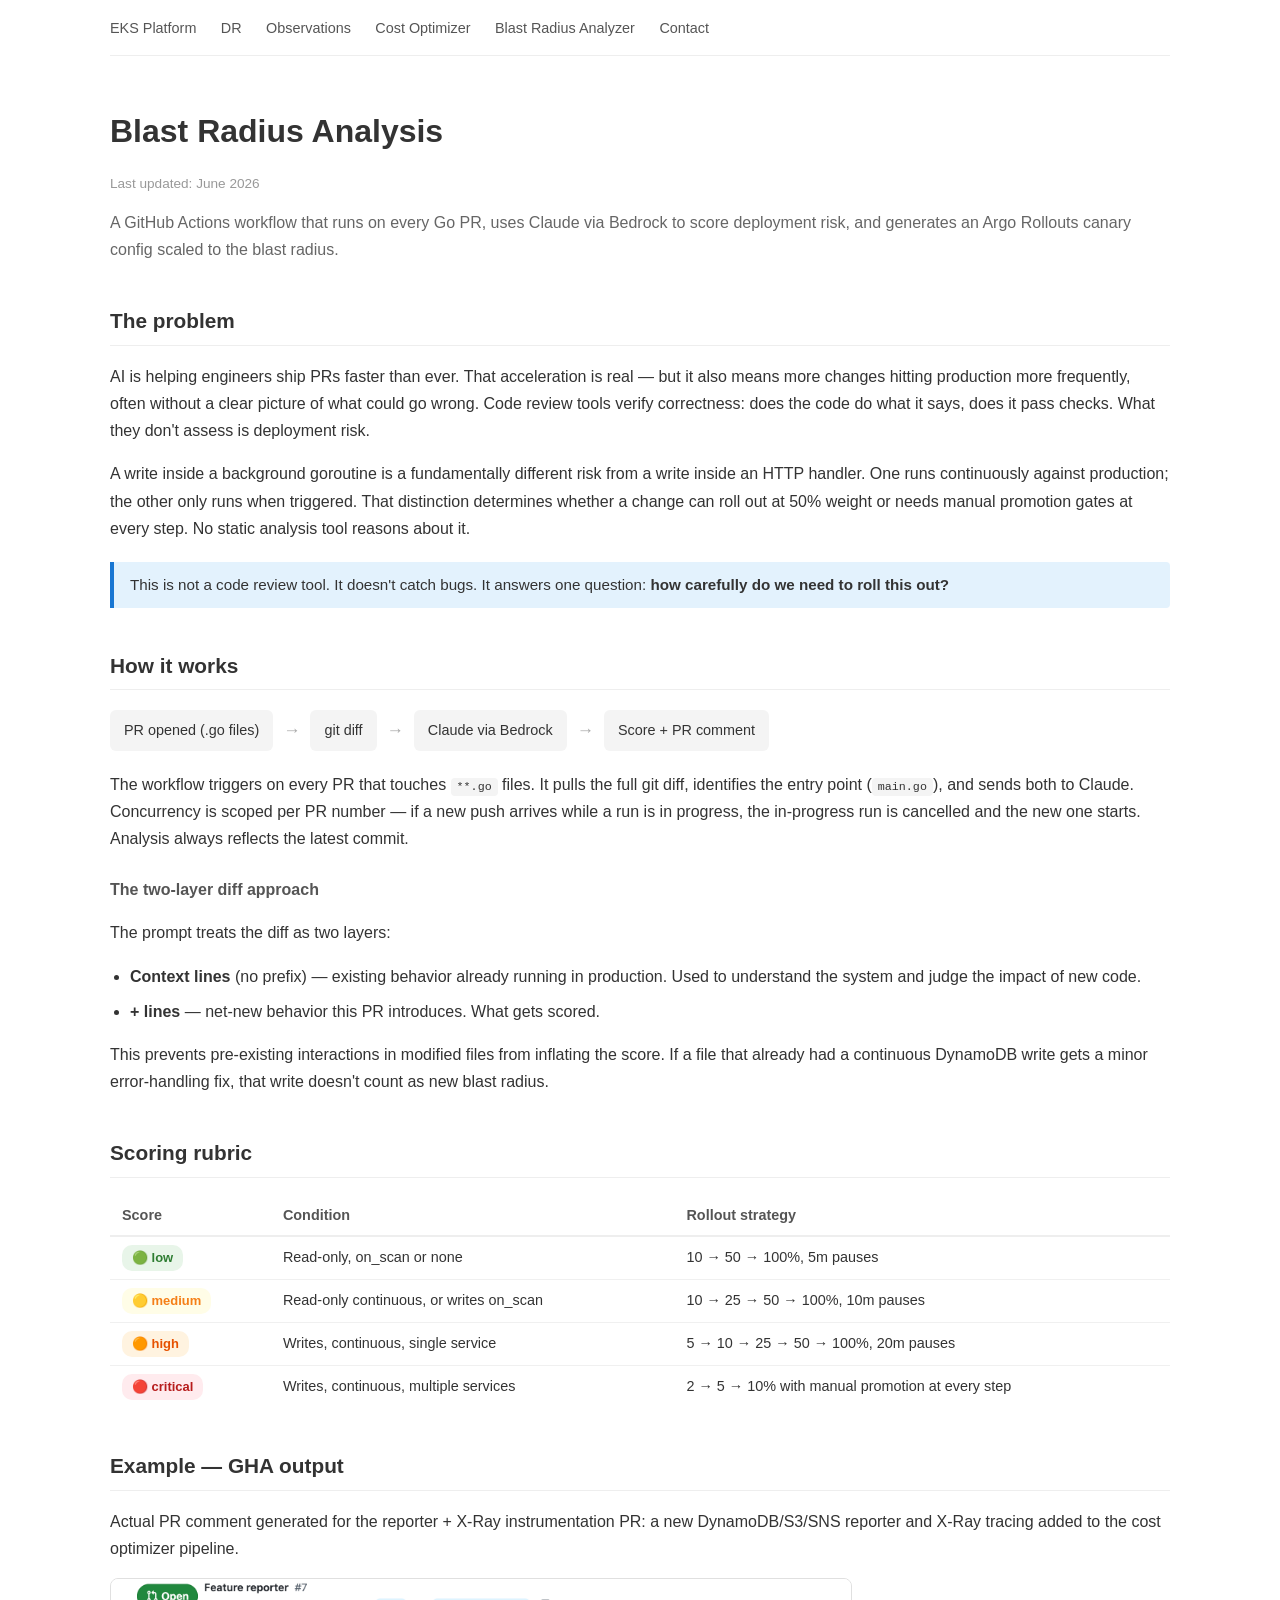
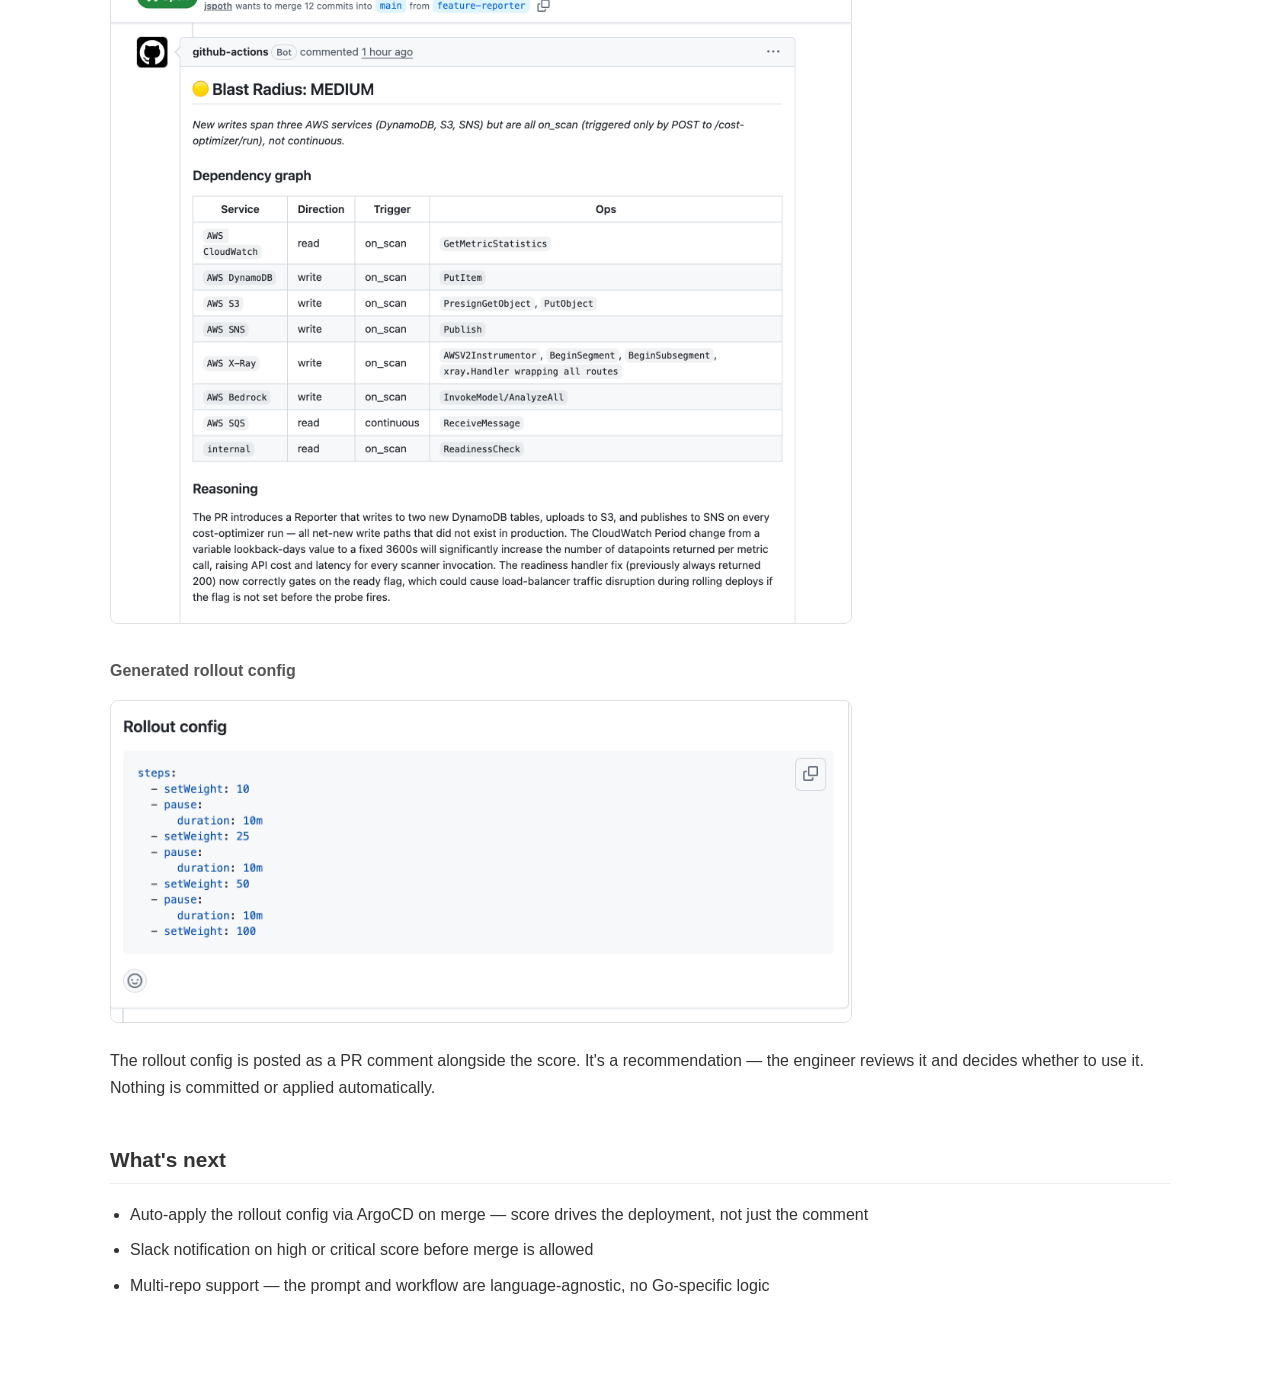
==== blast-radius.html @ 0c37e8ce "updates" ====
<!DOCTYPE html>
<html lang="en">
<head>
  <meta charset="UTF-8" />
  <meta name="viewport" content="width=device-width, initial-scale=1.0" />
  <title>Blast Radius Analysis — AI-Powered Deployment Risk</title>
  <meta name="description" content="How a GitHub Actions workflow uses Claude via Bedrock to score deployment blast radius on every Go PR and generate an Argo Rollouts canary config." />
  <meta property="og:title" content="Blast Radius Analysis — AI-Powered Deployment Risk" />
  <meta property="og:description" content="How a GitHub Actions workflow uses Claude via Bedrock to score deployment blast radius on every Go PR and generate an Argo Rollouts canary config." />
  <meta property="og:url" content="https://jspoth.com/blast-radius" />
  <meta property="og:type" content="article" />
  <link rel="canonical" href="https://jspoth.com/blast-radius" />
  <style>
    body {
      font-family: -apple-system, BlinkMacSystemFont, "Segoe UI", Roboto, sans-serif;
      max-width: 1060px;
      margin: 0 auto;
      padding: 0 24px 80px;
      color: #333;
      line-height: 1.7;
    }
    h1 { font-size: 2rem; margin-bottom: 4px; }
    h2 { font-size: 1.3rem; margin-top: 40px; border-bottom: 1px solid #eee; padding-bottom: 6px; }
    h3 { font-size: 1rem; margin-top: 24px; color: #555; }
    code {
      background: #f4f4f4;
      padding: 2px 6px;
      border-radius: 4px;
      font-size: 0.9em;
    }
    pre {
      background: #f4f4f4;
      padding: 16px;
      border-radius: 6px;
      overflow-x: auto;
      font-size: 0.88em;
      line-height: 1.6;
    }
    .subtitle { color: #666; margin-top: 0; }
    ul { padding-left: 20px; }
    li { margin-bottom: 8px; }
    a { color: #2980b9; }
    nav {
      position: sticky; top: 0;
      background: rgba(255,255,255,0.92);
      backdrop-filter: blur(8px);
      -webkit-backdrop-filter: blur(8px);
      z-index: 100;
      margin-bottom: 48px;
      border-bottom: 1px solid #eee;
      padding: 14px 0;
    }
    nav a { margin-right: 20px; color: #555; text-decoration: none; font-size: 0.9em; }
    nav a:hover { color: #2980b9; }
    .callout {
      background: #fff8e1;
      border-left: 4px solid #f9a825;
      padding: 10px 16px;
      margin: 20px 0;
      border-radius: 0 4px 4px 0;
      font-size: 0.95em;
    }
    .callout.blue {
      background: #e3f2fd;
      border-left-color: #1976d2;
    }
    table {
      width: 100%;
      border-collapse: collapse;
      font-size: 0.9em;
      margin: 16px 0;
    }
    th {
      text-align: left;
      border-bottom: 2px solid #eee;
      padding: 8px 12px;
      color: #555;
    }
    td {
      border-bottom: 1px solid #f0f0f0;
      padding: 8px 12px;
      vertical-align: top;
    }
    tr:last-child td { border-bottom: none; }
    .pipeline {
      display: flex;
      align-items: center;
      gap: 10px;
      flex-wrap: wrap;
      margin: 20px 0;
      font-size: 0.9em;
    }
    .pipeline-step {
      background: #f4f4f4;
      border-radius: 6px;
      padding: 8px 14px;
      font-weight: 500;
    }
    .pipeline-arrow { color: #aaa; font-size: 1.2em; }
    .score { display: inline-block; padding: 2px 10px; border-radius: 10px; font-weight: 600; font-size: 0.9em; }
    .score-low      { background: #e8f5e9; color: #2e7d32; }
    .score-medium   { background: #fffde7; color: #f57f17; }
    .score-high     { background: #fff3e0; color: #e65100; }
    .score-critical { background: #ffebee; color: #b71c1c; }
    .pr-comment {
      border: 1px solid #e0e0e0;
      border-radius: 8px;
      padding: 20px 24px;
      font-size: 0.9em;
      background: #fafafa;
      margin: 20px 0;
    }
    .pr-comment h4 { margin: 0 0 12px; font-size: 1.1em; }
  </style>
</head>
<body>

  <nav>
    <a href="index.html">EKS Platform</a>
    <a href="dr.html">DR</a>
    <a href="lessons.html">Observations</a>
    <a href="cost-optimizer.html">Cost Optimizer</a>
    <a href="blast-radius.html">Blast Radius Analyzer</a>
    <a id="contact-nav" href="#">Contact</a>
  </nav>

  <script>
    setTimeout(() => {
      const u = "jspotharaju", d = "gmail.com";
      document.getElementById("contact-nav").href = "mailto:" + u + "@" + d;
    }, 500);
  </script>

  <h1>Blast Radius Analysis</h1>
  <p style="font-size: 0.85em; color: #999;">Last updated: June 2026</p>
  <p class="subtitle">
    A GitHub Actions workflow that runs on every Go PR, uses Claude via Bedrock to score deployment
    risk, and generates an Argo Rollouts canary config scaled to the blast radius.
  </p>

  <h2>The problem</h2>
  <p>
    AI is helping engineers ship PRs faster than ever. That acceleration is real — but it also means
    more changes hitting production more frequently, often without a clear picture of what could go
    wrong. Code review tools verify correctness: does the code do what it says, does it pass checks.
    What they don't assess is deployment risk.
  </p>
  <p>
    A write inside a background goroutine is a fundamentally different risk from a write inside an
    HTTP handler. One runs continuously against production; the other only runs when triggered. That
    distinction determines whether a change can roll out at 50% weight or needs manual promotion gates
    at every step. No static analysis tool reasons about it.
  </p>

  <div class="callout blue">
    This is not a code review tool. It doesn't catch bugs. It answers one question:
    <strong>how carefully do we need to roll this out?</strong>
  </div>

  <h2>How it works</h2>

  <div class="pipeline">
    <div class="pipeline-step">PR opened (.go files)</div>
    <div class="pipeline-arrow">&rarr;</div>
    <div class="pipeline-step">git diff</div>
    <div class="pipeline-arrow">&rarr;</div>
    <div class="pipeline-step">Claude via Bedrock</div>
    <div class="pipeline-arrow">&rarr;</div>
    <div class="pipeline-step">Score + PR comment</div>
  </div>

  <p>
    The workflow triggers on every PR that touches <code>**.go</code> files. It pulls the full git
    diff, identifies the entry point (<code>main.go</code>), and sends both to Claude. Concurrency
    is scoped per PR number — if a new push arrives while a run is in progress, the in-progress run
    is cancelled and the new one starts. Analysis always reflects the latest commit.
  </p>

  <h3>The two-layer diff approach</h3>
  <p>
    The prompt treats the diff as two layers:
  </p>
  <ul>
    <li><strong>Context lines</strong> (no prefix) — existing behavior already running in production.
    Used to understand the system and judge the impact of new code.</li>
    <li><strong>+ lines</strong> — net-new behavior this PR introduces. What gets scored.</li>
  </ul>
  <p>
    This prevents pre-existing interactions in modified files from inflating the score. If a file
    that already had a continuous DynamoDB write gets a minor error-handling fix, that write doesn't
    count as new blast radius.
  </p>

  <h2>Scoring rubric</h2>
  <table>
    <thead>
      <tr><th>Score</th><th>Condition</th><th>Rollout strategy</th></tr>
    </thead>
    <tbody>
      <tr>
        <td><span class="score score-low">&#x1F7E2; low</span></td>
        <td>Read-only, on_scan or none</td>
        <td>10 &rarr; 50 &rarr; 100%, 5m pauses</td>
      </tr>
      <tr>
        <td><span class="score score-medium">&#x1F7E1; medium</span></td>
        <td>Read-only continuous, or writes on_scan</td>
        <td>10 &rarr; 25 &rarr; 50 &rarr; 100%, 10m pauses</td>
      </tr>
      <tr>
        <td><span class="score score-high">&#x1F7E0; high</span></td>
        <td>Writes, continuous, single service</td>
        <td>5 &rarr; 10 &rarr; 25 &rarr; 50 &rarr; 100%, 20m pauses</td>
      </tr>
      <tr>
        <td><span class="score score-critical">&#x1F534; critical</span></td>
        <td>Writes, continuous, multiple services</td>
        <td>2 &rarr; 5 &rarr; 10% with manual promotion at every step</td>
      </tr>
    </tbody>
  </table>

  <h2>Example — GHA output</h2>
  <p>
    Actual PR comment generated for the reporter + X-Ray instrumentation PR: a new DynamoDB/S3/SNS
    reporter and X-Ray tracing added to the cost optimizer pipeline.
  </p>

  <img src="gha_run.png" alt="GitHub Actions PR comment showing Blast Radius: MEDIUM score with dependency graph and reasoning" style="width: 100%; max-width: 740px; border: 1px solid #e0e0e0; border-radius: 8px;" />

  <h3>Generated rollout config</h3>
  <img src="gha_rollout_config.png" alt="Generated Argo Rollouts canary config with medium blast radius steps" style="width: 100%; max-width: 740px; border: 1px solid #e0e0e0; border-radius: 8px;" />

  <p>
    The rollout config is posted as a PR comment alongside the score. It's a recommendation —
    the engineer reviews it and decides whether to use it. Nothing is committed or applied automatically.
  </p>

  <h2>What's next</h2>
  <ul>
    <li>Auto-apply the rollout config via ArgoCD on merge — score drives the deployment, not just the comment</li>
    <li>Slack notification on high or critical score before merge is allowed</li>
    <li>Multi-repo support — the prompt and workflow are language-agnostic, no Go-specific logic</li>
  </ul>

</body>
</html>
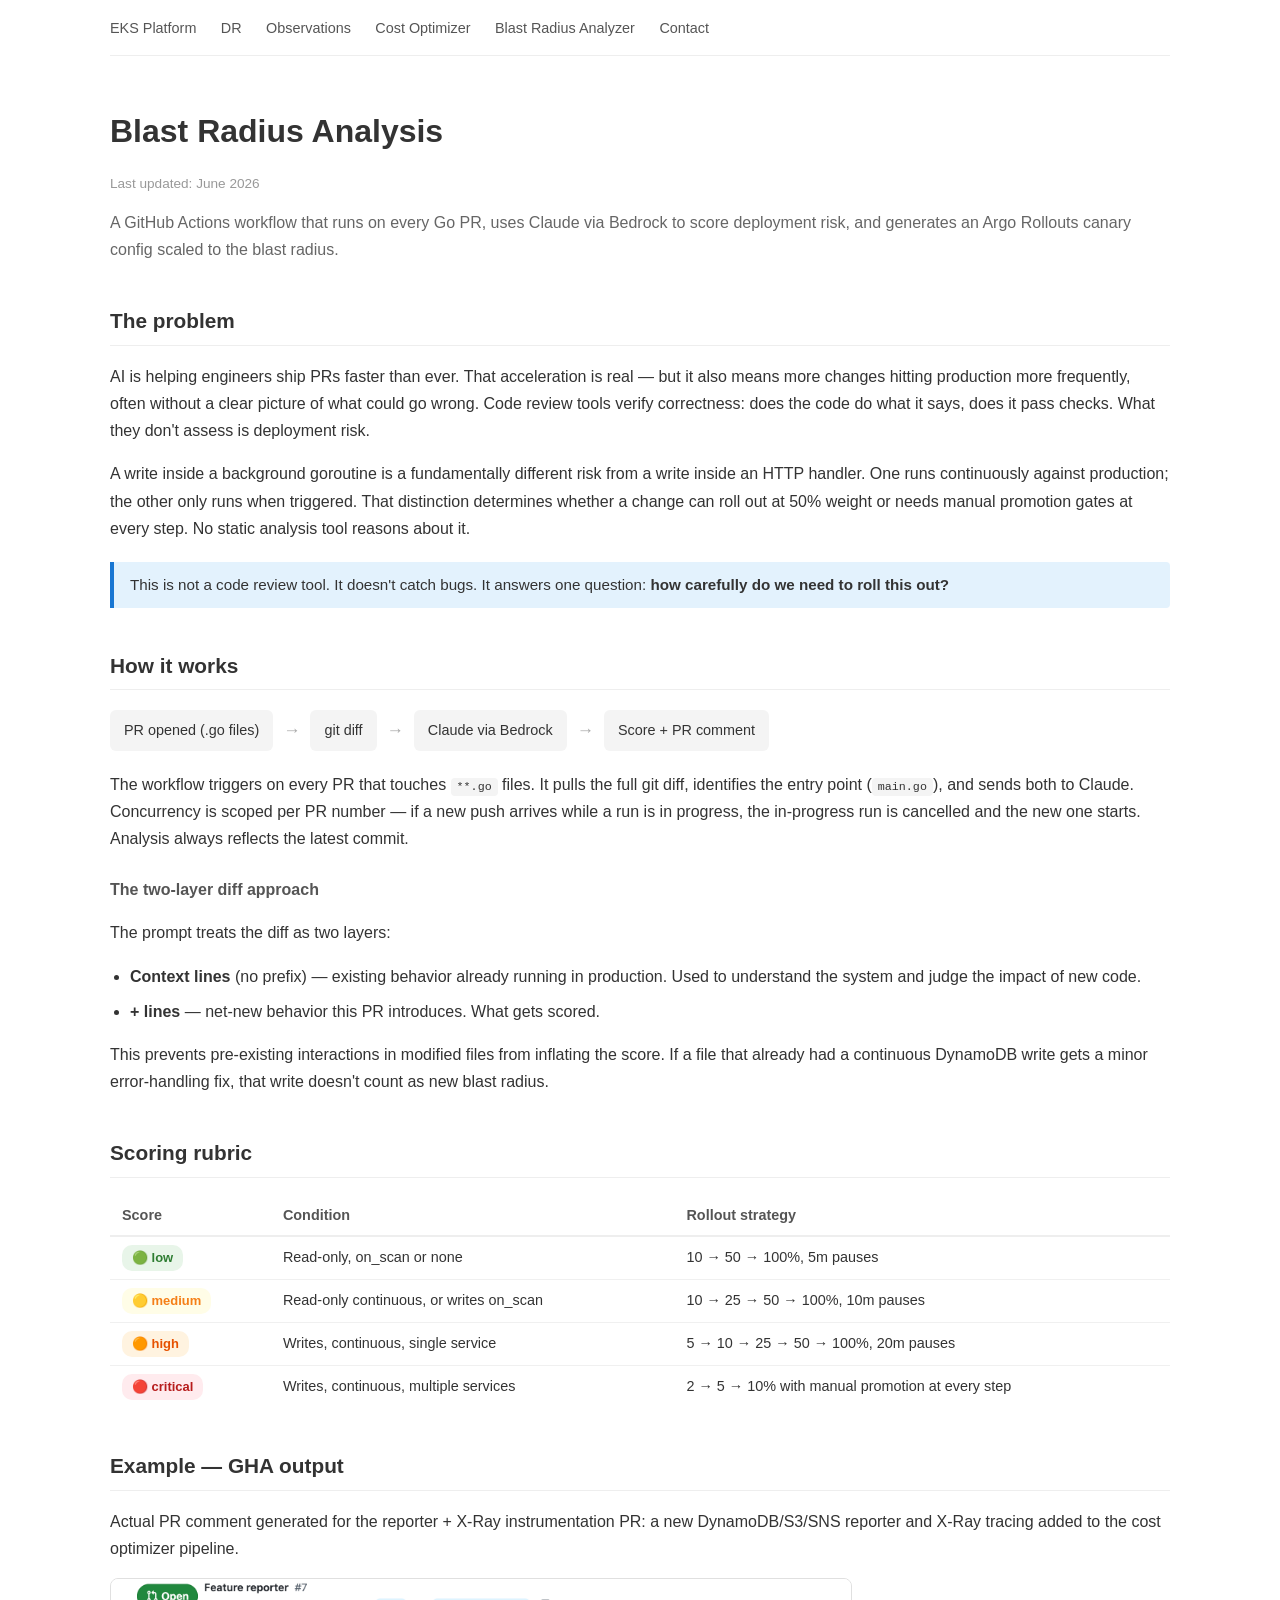
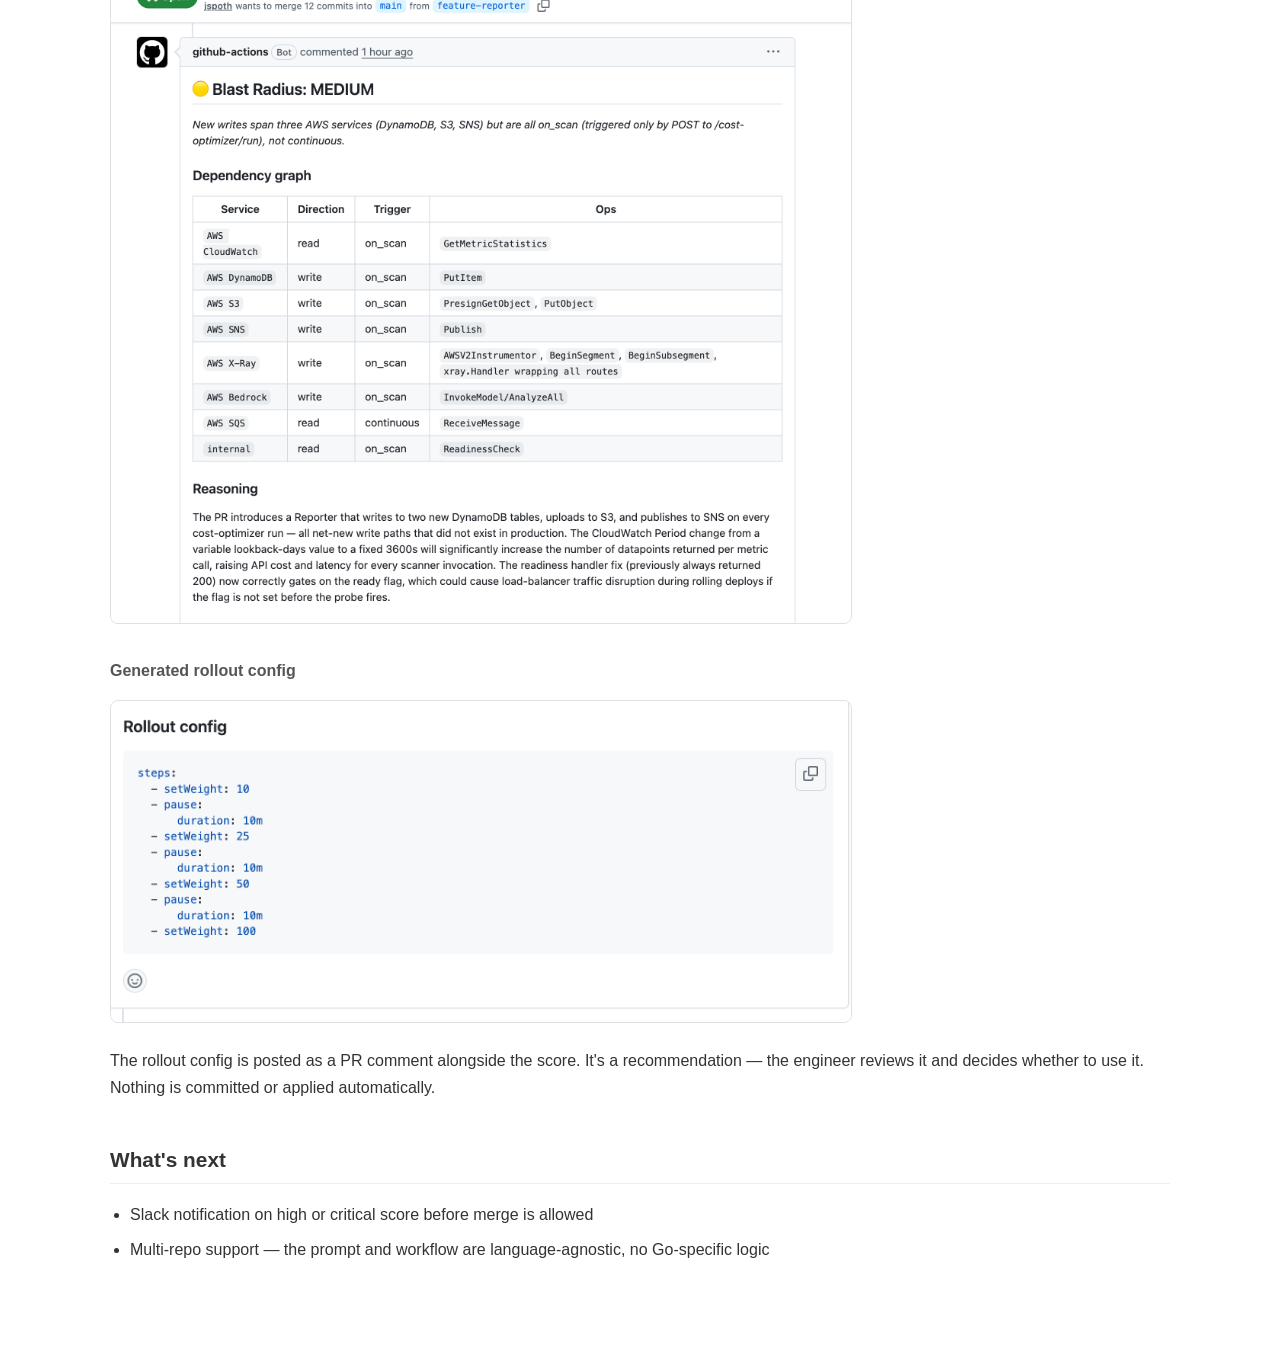
==== commit 86d690a3: "updates" ====
--- a/blast-radius.html
+++ b/blast-radius.html
@@ -238,7 +238,6 @@
 
   <h2>What's next</h2>
   <ul>
-    <li>Auto-apply the rollout config via ArgoCD on merge — score drives the deployment, not just the comment</li>
     <li>Slack notification on high or critical score before merge is allowed</li>
     <li>Multi-repo support — the prompt and workflow are language-agnostic, no Go-specific logic</li>
   </ul>
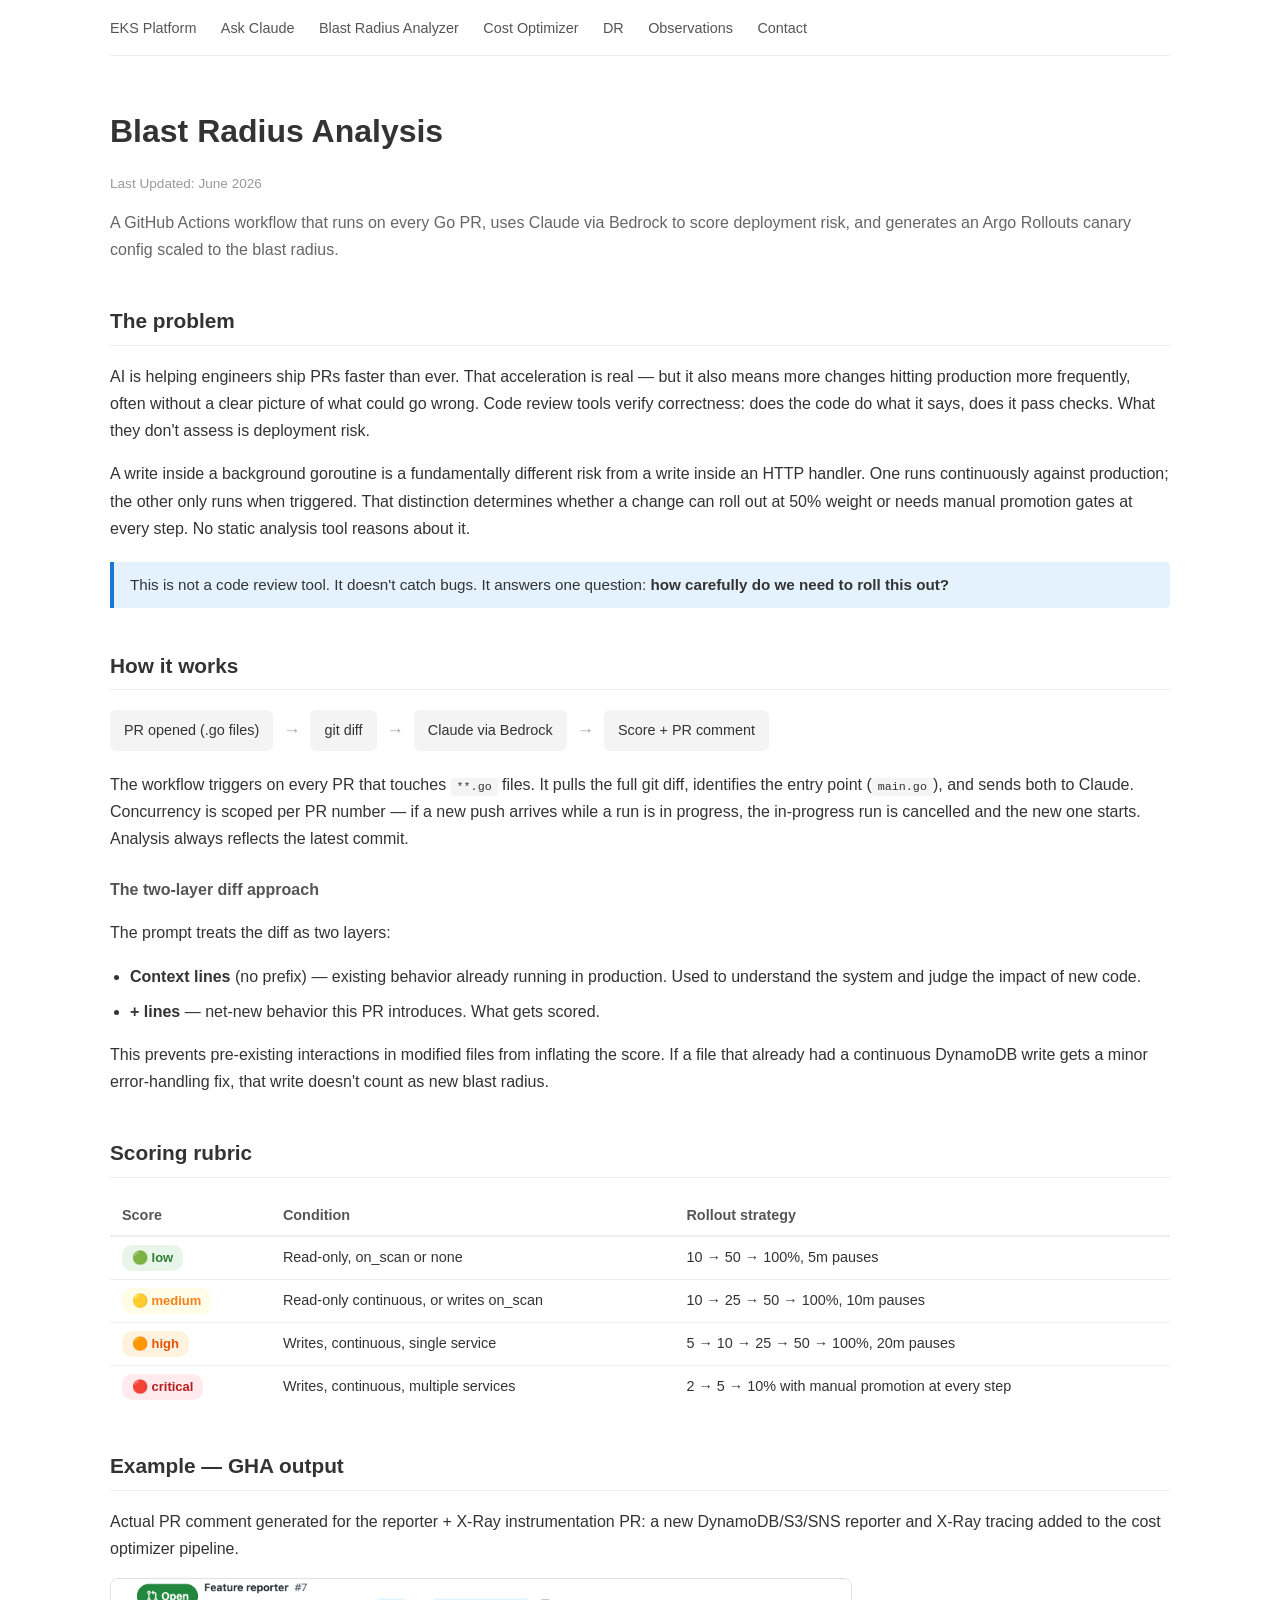
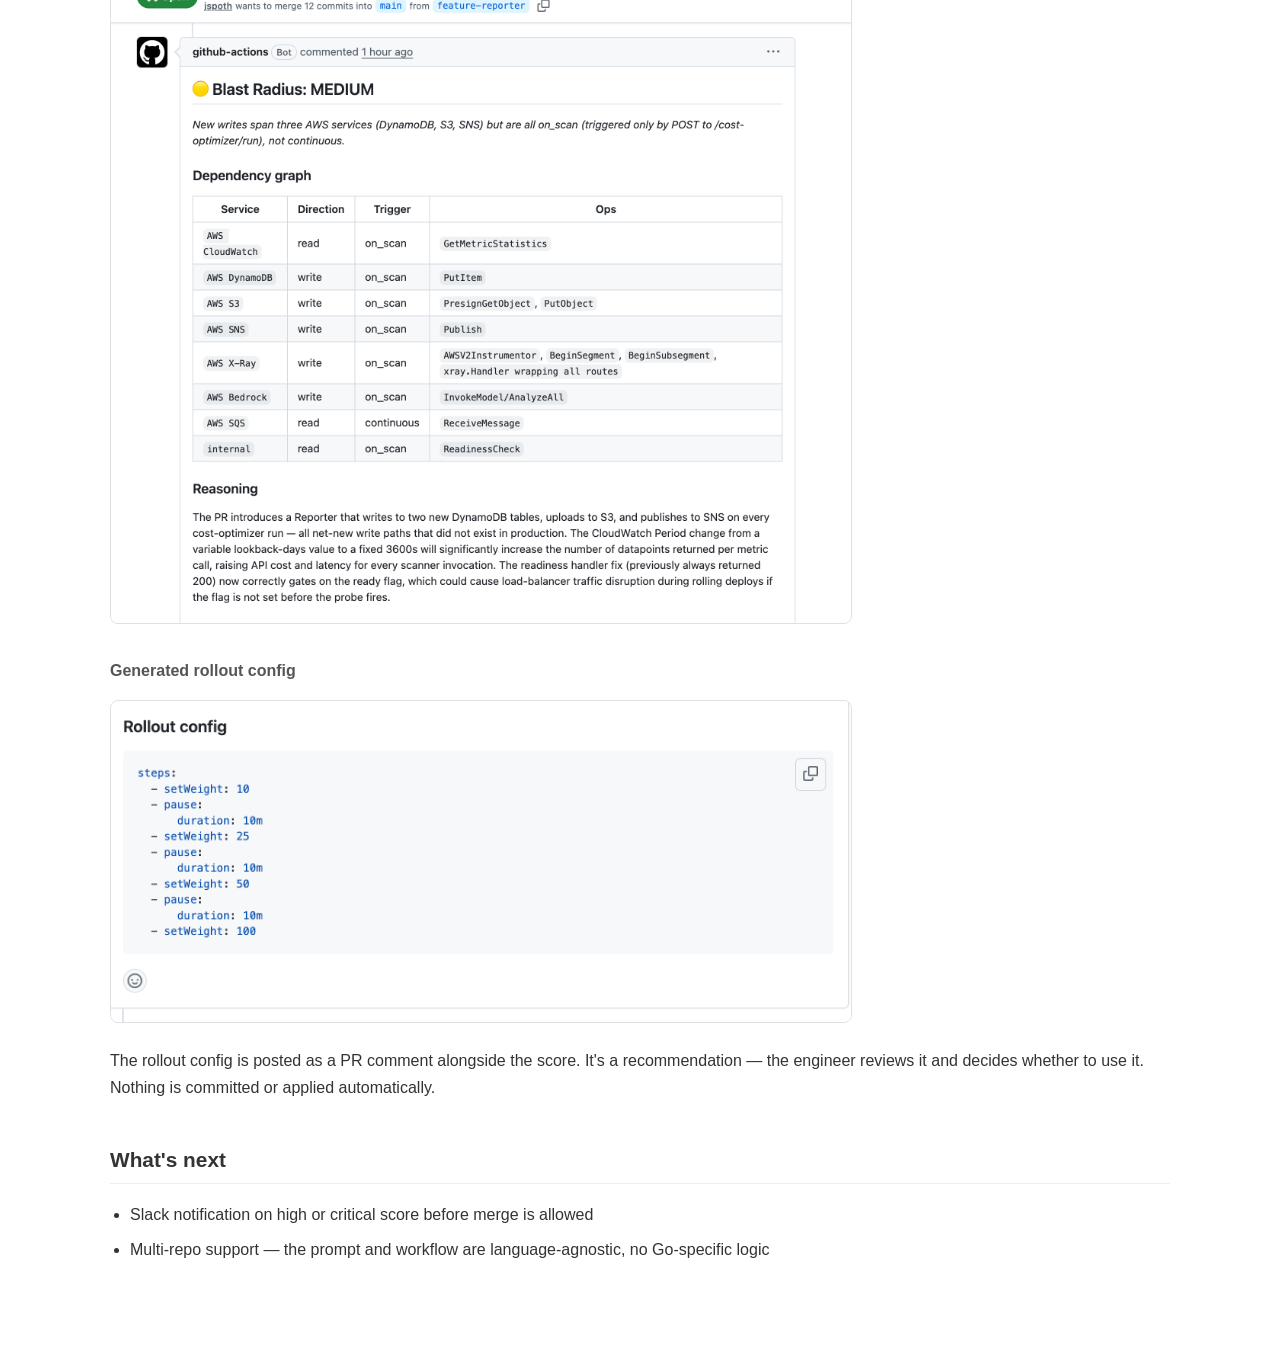
==== commit 5eed0f87: "updates" ====
--- a/blast-radius.html
+++ b/blast-radius.html
@@ -117,10 +117,11 @@
 
   <nav>
     <a href="index.html">EKS Platform</a>
+    <a href="chat.html">Ask Claude</a>
+    <a href="blast-radius.html">Blast Radius Analyzer</a>
+    <a href="cost-optimizer.html">Cost Optimizer</a>
     <a href="dr.html">DR</a>
     <a href="lessons.html">Observations</a>
-    <a href="cost-optimizer.html">Cost Optimizer</a>
-    <a href="blast-radius.html">Blast Radius Analyzer</a>
     <a id="contact-nav" href="#">Contact</a>
   </nav>
 
@@ -132,7 +133,7 @@
   </script>
 
   <h1>Blast Radius Analysis</h1>
-  <p style="font-size: 0.85em; color: #999;">Last updated: June 2026</p>
+  <p style="font-size: 0.85em; color: #999;">Last Updated: June 2026</p>
   <p class="subtitle">
     A GitHub Actions workflow that runs on every Go PR, uses Claude via Bedrock to score deployment
     risk, and generates an Argo Rollouts canary config scaled to the blast radius.
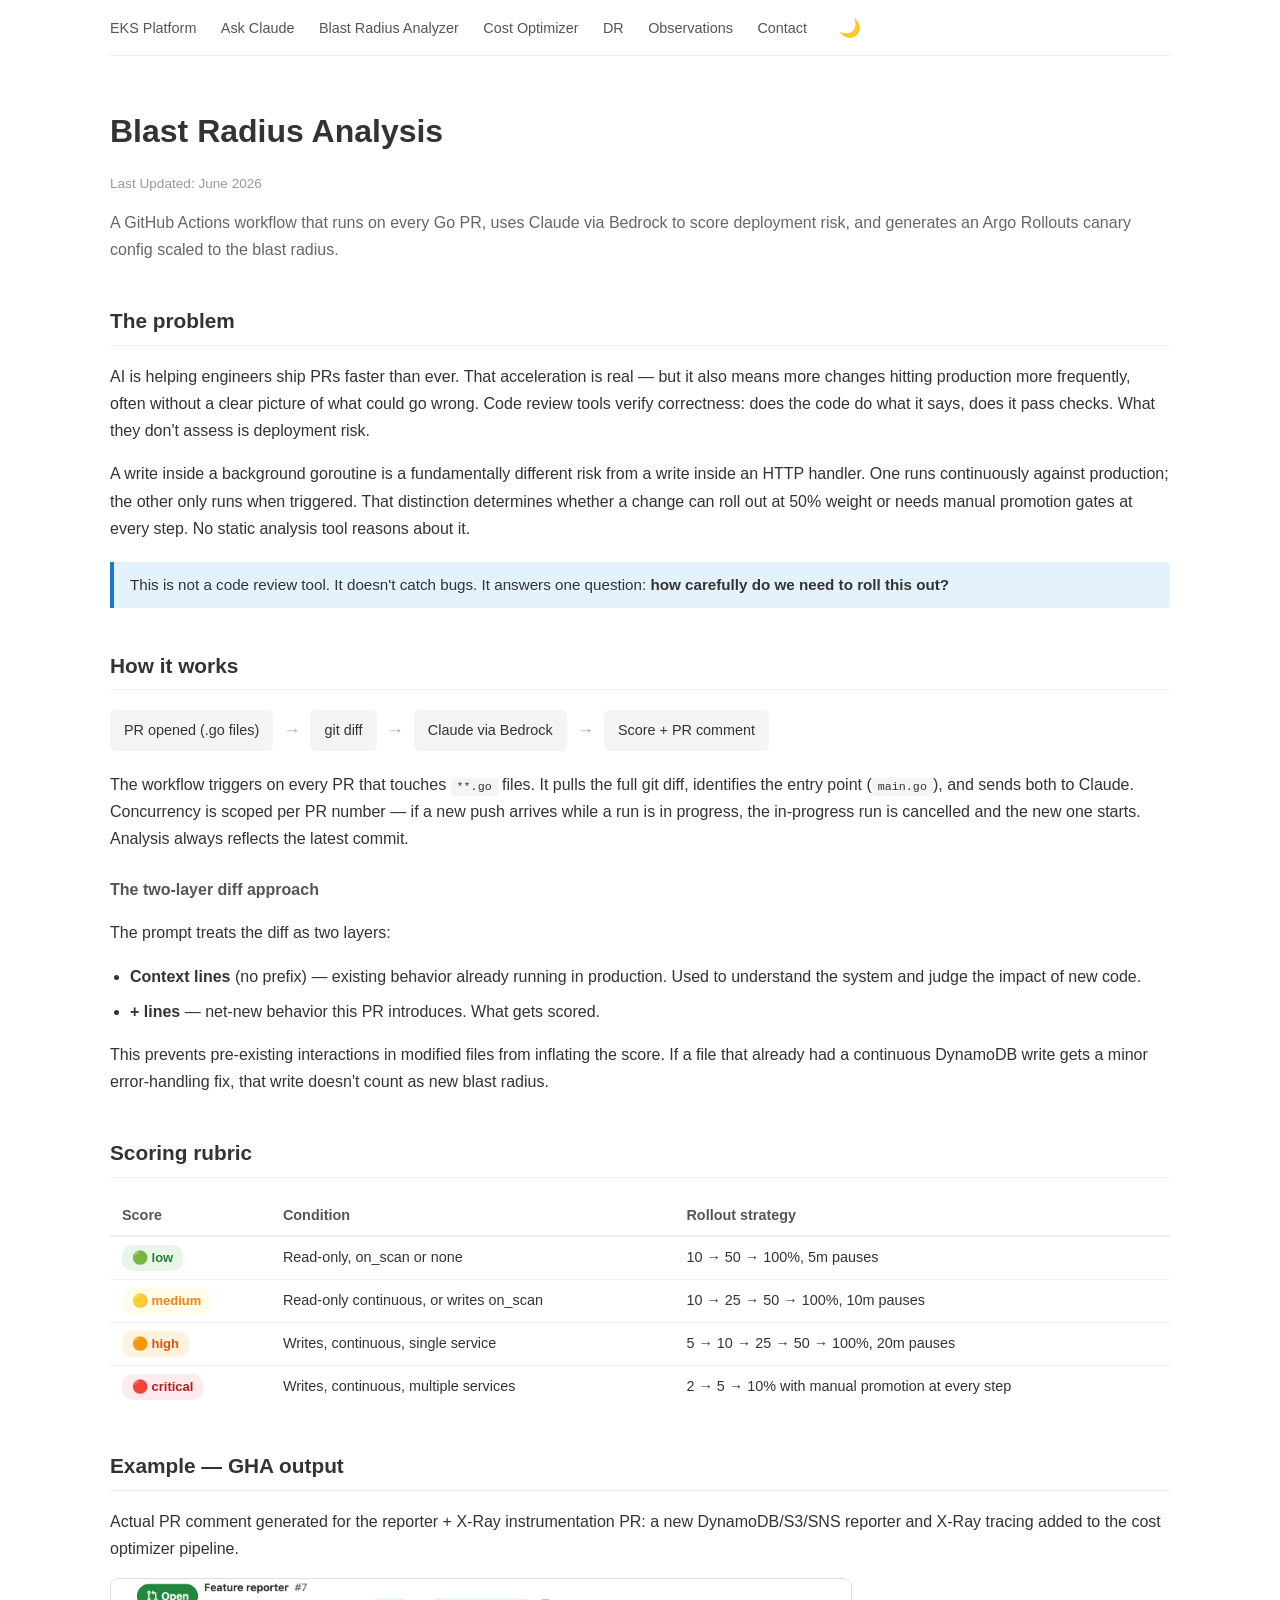
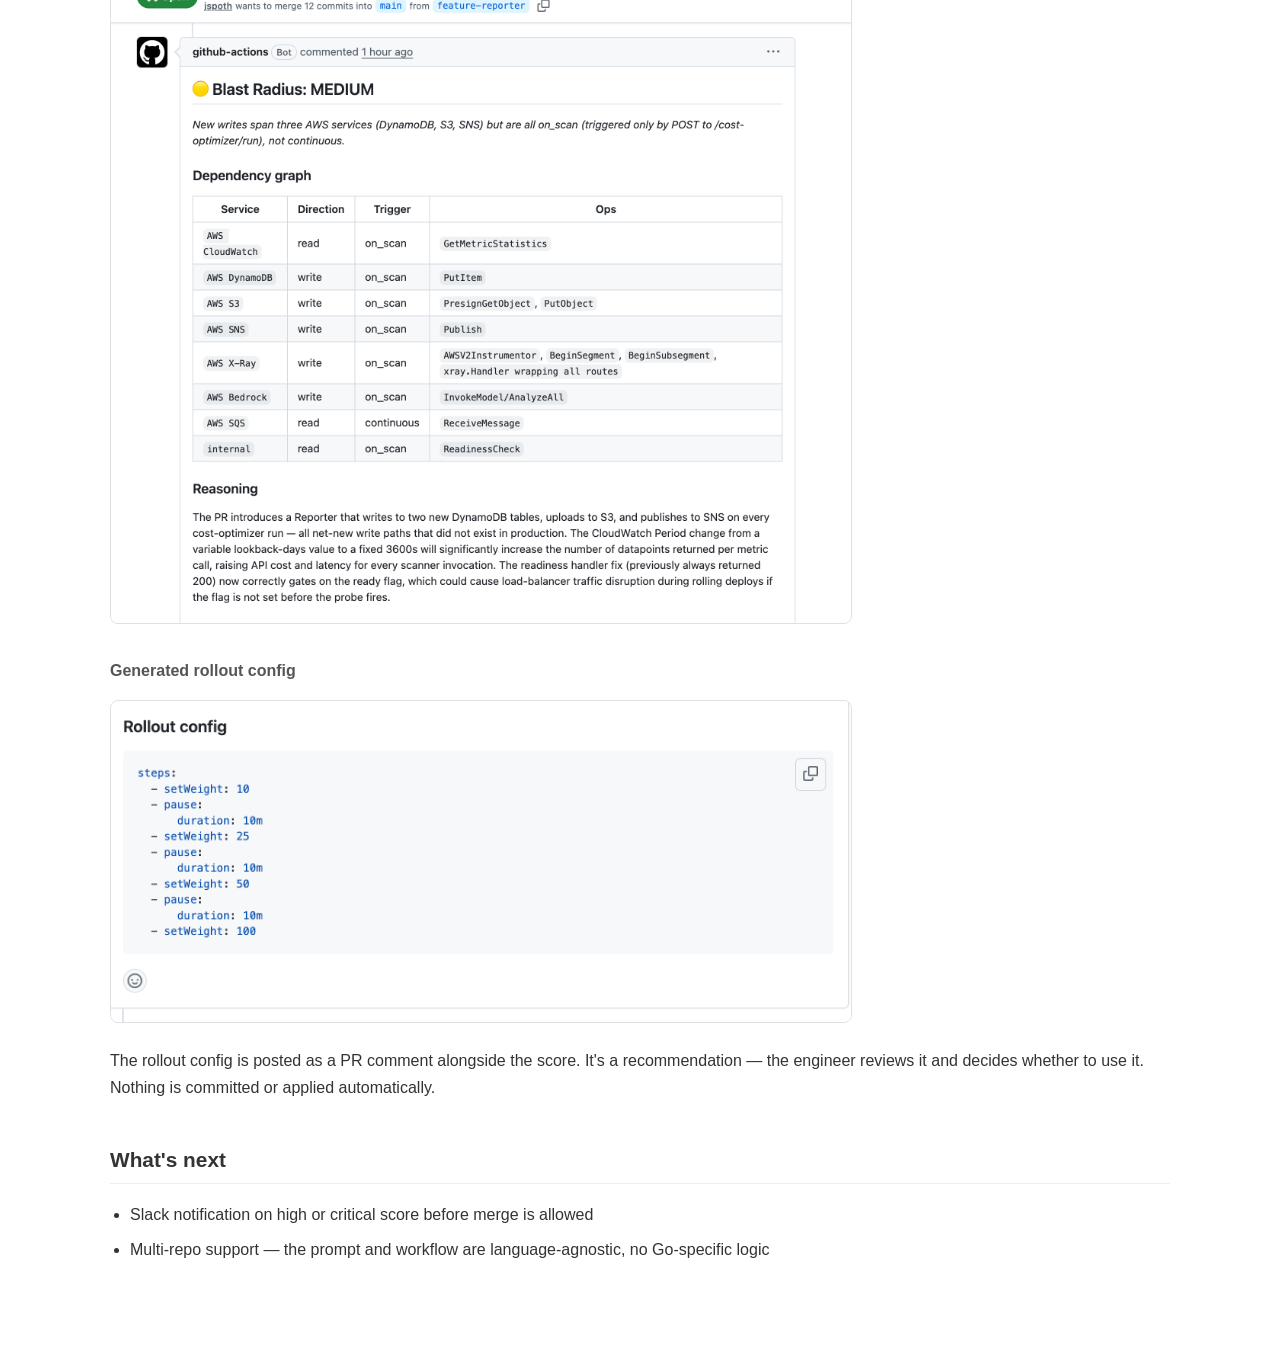
==== commit 65c8690f: "styling" ====
--- a/blast-radius.html
+++ b/blast-radius.html
@@ -1,6 +1,9 @@
 <!DOCTYPE html>
 <html lang="en">
 <head>
+  <script src="/nav.js"></script>
+  <link rel="stylesheet" href="/common.css">
+  <link rel="stylesheet" href="/dark.css">
   <meta charset="UTF-8" />
   <meta name="viewport" content="width=device-width, initial-scale=1.0" />
   <title>Blast Radius Analysis — AI-Powered Deployment Risk</title>
@@ -11,47 +14,9 @@
   <meta property="og:type" content="article" />
   <link rel="canonical" href="https://jspoth.com/blast-radius" />
   <style>
-    body {
-      font-family: -apple-system, BlinkMacSystemFont, "Segoe UI", Roboto, sans-serif;
-      max-width: 1060px;
-      margin: 0 auto;
-      padding: 0 24px 80px;
-      color: #333;
-      line-height: 1.7;
-    }
     h1 { font-size: 2rem; margin-bottom: 4px; }
     h2 { font-size: 1.3rem; margin-top: 40px; border-bottom: 1px solid #eee; padding-bottom: 6px; }
     h3 { font-size: 1rem; margin-top: 24px; color: #555; }
-    code {
-      background: #f4f4f4;
-      padding: 2px 6px;
-      border-radius: 4px;
-      font-size: 0.9em;
-    }
-    pre {
-      background: #f4f4f4;
-      padding: 16px;
-      border-radius: 6px;
-      overflow-x: auto;
-      font-size: 0.88em;
-      line-height: 1.6;
-    }
-    .subtitle { color: #666; margin-top: 0; }
-    ul { padding-left: 20px; }
-    li { margin-bottom: 8px; }
-    a { color: #2980b9; }
-    nav {
-      position: sticky; top: 0;
-      background: rgba(255,255,255,0.92);
-      backdrop-filter: blur(8px);
-      -webkit-backdrop-filter: blur(8px);
-      z-index: 100;
-      margin-bottom: 48px;
-      border-bottom: 1px solid #eee;
-      padding: 14px 0;
-    }
-    nav a { margin-right: 20px; color: #555; text-decoration: none; font-size: 0.9em; }
-    nav a:hover { color: #2980b9; }
     .callout {
       background: #fff8e1;
       border-left: 4px solid #f9a825;
@@ -116,20 +81,17 @@
 <body>
 
   <nav>
-    <a href="index.html">EKS Platform</a>
+    <a href="/">EKS Platform</a>
     <a href="chat.html">Ask Claude</a>
     <a href="blast-radius.html">Blast Radius Analyzer</a>
     <a href="cost-optimizer.html">Cost Optimizer</a>
     <a href="dr.html">DR</a>
     <a href="lessons.html">Observations</a>
     <a id="contact-nav" href="#">Contact</a>
+    <button id="theme-toggle" onclick="toggleTheme()" style="background:none;border:none;cursor:pointer;font-size:1.1em;padding:0;margin-left:8px;vertical-align:middle;line-height:1;">🌙</button>
   </nav>
 
   <script>
-    setTimeout(() => {
-      const u = "jspotharaju", d = "gmail.com";
-      document.getElementById("contact-nav").href = "mailto:" + u + "@" + d;
-    }, 500);
   </script>
 
   <h1>Blast Radius Analysis</h1>
--- a/common.css
+++ b/common.css
@@ -0,0 +1,45 @@
+body {
+  font-family: -apple-system, BlinkMacSystemFont, "Segoe UI", Roboto, sans-serif;
+  max-width: 1060px;
+  margin: 0 auto;
+  padding: 0 24px 80px;
+  color: #333;
+  line-height: 1.7;
+}
+
+nav {
+  position: sticky;
+  top: 0;
+  background: rgba(255,255,255,0.92);
+  backdrop-filter: blur(8px);
+  -webkit-backdrop-filter: blur(8px);
+  border-bottom: 1px solid #eee;
+  padding: 14px 0;
+  margin-bottom: 48px;
+  z-index: 100;
+}
+nav a { margin-right: 20px; color: #555; text-decoration: none; font-size: 0.9em; }
+nav a:hover { color: #2980b9; }
+
+a { color: #2980b9; text-decoration: none; }
+a:hover { text-decoration: underline; }
+
+code {
+  background: #f4f4f4;
+  padding: 2px 6px;
+  border-radius: 4px;
+  font-size: 0.9em;
+}
+
+pre {
+  background: #f4f4f4;
+  padding: 16px;
+  border-radius: 6px;
+  overflow-x: auto;
+  font-size: 0.88em;
+  line-height: 1.6;
+}
+
+ul { padding-left: 20px; }
+li { margin-bottom: 8px; }
+.subtitle { color: #666; margin-top: 0; }
--- a/dark.css
+++ b/dark.css
@@ -0,0 +1,59 @@
+[data-theme="dark"] body { background: #1a1a1a; color: #ccc; }
+[data-theme="dark"] nav { background: rgba(26,26,26,0.95) !important; border-color: #333 !important; }
+[data-theme="dark"] nav a { color: #999; }
+[data-theme="dark"] nav a:hover { color: #5ba3d0; }
+[data-theme="dark"] a { color: #5ba3d0; }
+[data-theme="dark"] h1, [data-theme="dark"] h2, [data-theme="dark"] h3 { color: #e0e0e0; }
+[data-theme="dark"] p { color: #bbb; }
+[data-theme="dark"] code { background: #2d2d2d; color: #e0e0e0; }
+[data-theme="dark"] pre { background: #2d2d2d; color: #e0e0e0; }
+[data-theme="dark"] .diagram { background: #252525; border-color: #444; }
+[data-theme="dark"] .diagram-label { color: #ccc; }
+[data-theme="dark"] .layer { background: #2d2d2d !important; border-color: #444 !important; }
+[data-theme="dark"] .layer-body, [data-theme="dark"] .layer-title { color: #bbb !important; }
+[data-theme="dark"] .flow-arrow { color: #666; }
+[data-theme="dark"] .arch-node { background: #2d2d2d !important; border-color: #444 !important; }
+[data-theme="dark"] .arch-node-title { color: #e0e0e0; }
+[data-theme="dark"] .arch-node-sub { color: #999; }
+[data-theme="dark"] .data-store { background: #1e2d26 !important; border-color: #2d5a3d !important; }
+[data-theme="dark"] .data-store-label { color: #6dbf8a; }
+[data-theme="dark"] .data-store-sub { color: #4a9966; }
+[data-theme="dark"] .failover-badge { background: #1a2433; border-color: #2d4a7f; color: #7ab3d4; }
+[data-theme="dark"] .ssm-badge { background: #2d1e0a; border-color: #7f4a00; color: #d4956a; }
+[data-theme="dark"] .stat { background: #2d2d2d; border-color: #444; }
+[data-theme="dark"] .stat-label { color: #777; }
+[data-theme="dark"] .callout { background: #1e2d1e; border-color: #2d5a2d; color: #bbb; }
+[data-theme="dark"] .callout.blue { background: #1a2433; border-color: #2d4a7f; color: #bbb; }
+[data-theme="dark"] .callout-amber { background: #2a1e0a; border-color: #7f4a00; color: #bbb; }
+[data-theme="dark"] .section { border-color: #444; }
+[data-theme="dark"] .contact-section { border-color: #444; }
+[data-theme="dark"] .contact-sub { color: #999; }
+[data-theme="dark"] .contact-value { color: #ccc; }
+[data-theme="dark"] .region { background: #2d2d2d !important; border-color: #444 !important; }
+[data-theme="dark"] .region-name { color: #e0e0e0; }
+[data-theme="dark"] .region-sub { color: #999; }
+[data-theme="dark"] .arch-section { border-color: #444; }
+[data-theme="dark"] .swim-lane { border-color: #444; }
+[data-theme="dark"] .swim-lane-header { background: #252525; border-color: #444; color: #999; }
+[data-theme="dark"] .arch-node { border-color: #444 !important; }
+[data-theme="dark"] .data-store { border-color: #444 !important; }
+[data-theme="dark"] .pipeline-step { background: #2d2d2d; color: #ccc; }
+[data-theme="dark"] .pipeline-arrow { color: #555; }
+[data-theme="dark"] .score-low      { background: #1a2d1a; color: #6dbf6d; }
+[data-theme="dark"] .score-medium   { background: #2d2a0a; color: #c9a83c; }
+[data-theme="dark"] .score-high     { background: #2d1e0a; color: #d4956a; }
+[data-theme="dark"] .score-critical { background: #2d0a0a; color: #d46a6a; }
+[data-theme="dark"] .pr-comment { background: #222; border-color: #444; color: #ccc; }
+[data-theme="dark"] .pr-comment h4 { color: #e0e0e0; }
+[data-theme="dark"] table { border-color: #444; }
+[data-theme="dark"] th { border-color: #444; color: #999; }
+[data-theme="dark"] td { border-color: #333; color: #bbb; }
+[data-theme="dark"] .label-go  { background: #1a2d3d; color: #5ba3d0; }
+[data-theme="dark"] .label-tf  { background: #2a1e3d; color: #a07dd4; }
+[data-theme="dark"] .label-k8s { background: #1a2d1a; color: #6dbf6d; }
+[data-theme="dark"] .error-msg { background: #2d1a1a; border-color: #7f3333; color: #e0a0a0; }
+[data-theme="dark"] .response-content { background: #252525; border-color: #444; color: #ccc; }
+[data-theme="dark"] textarea { background: #252525; color: #ccc; }
+[data-theme="dark"] .chat-footer { background: #1e1e1e; border-color: #333; }
+[data-theme="dark"] .suggestion { background: #2d2d2d; border-color: #444; color: #aaa; }
+[data-theme="dark"] .suggestion:hover { background: #1e2d3d; border-color: #5ba3d0; color: #5ba3d0; }
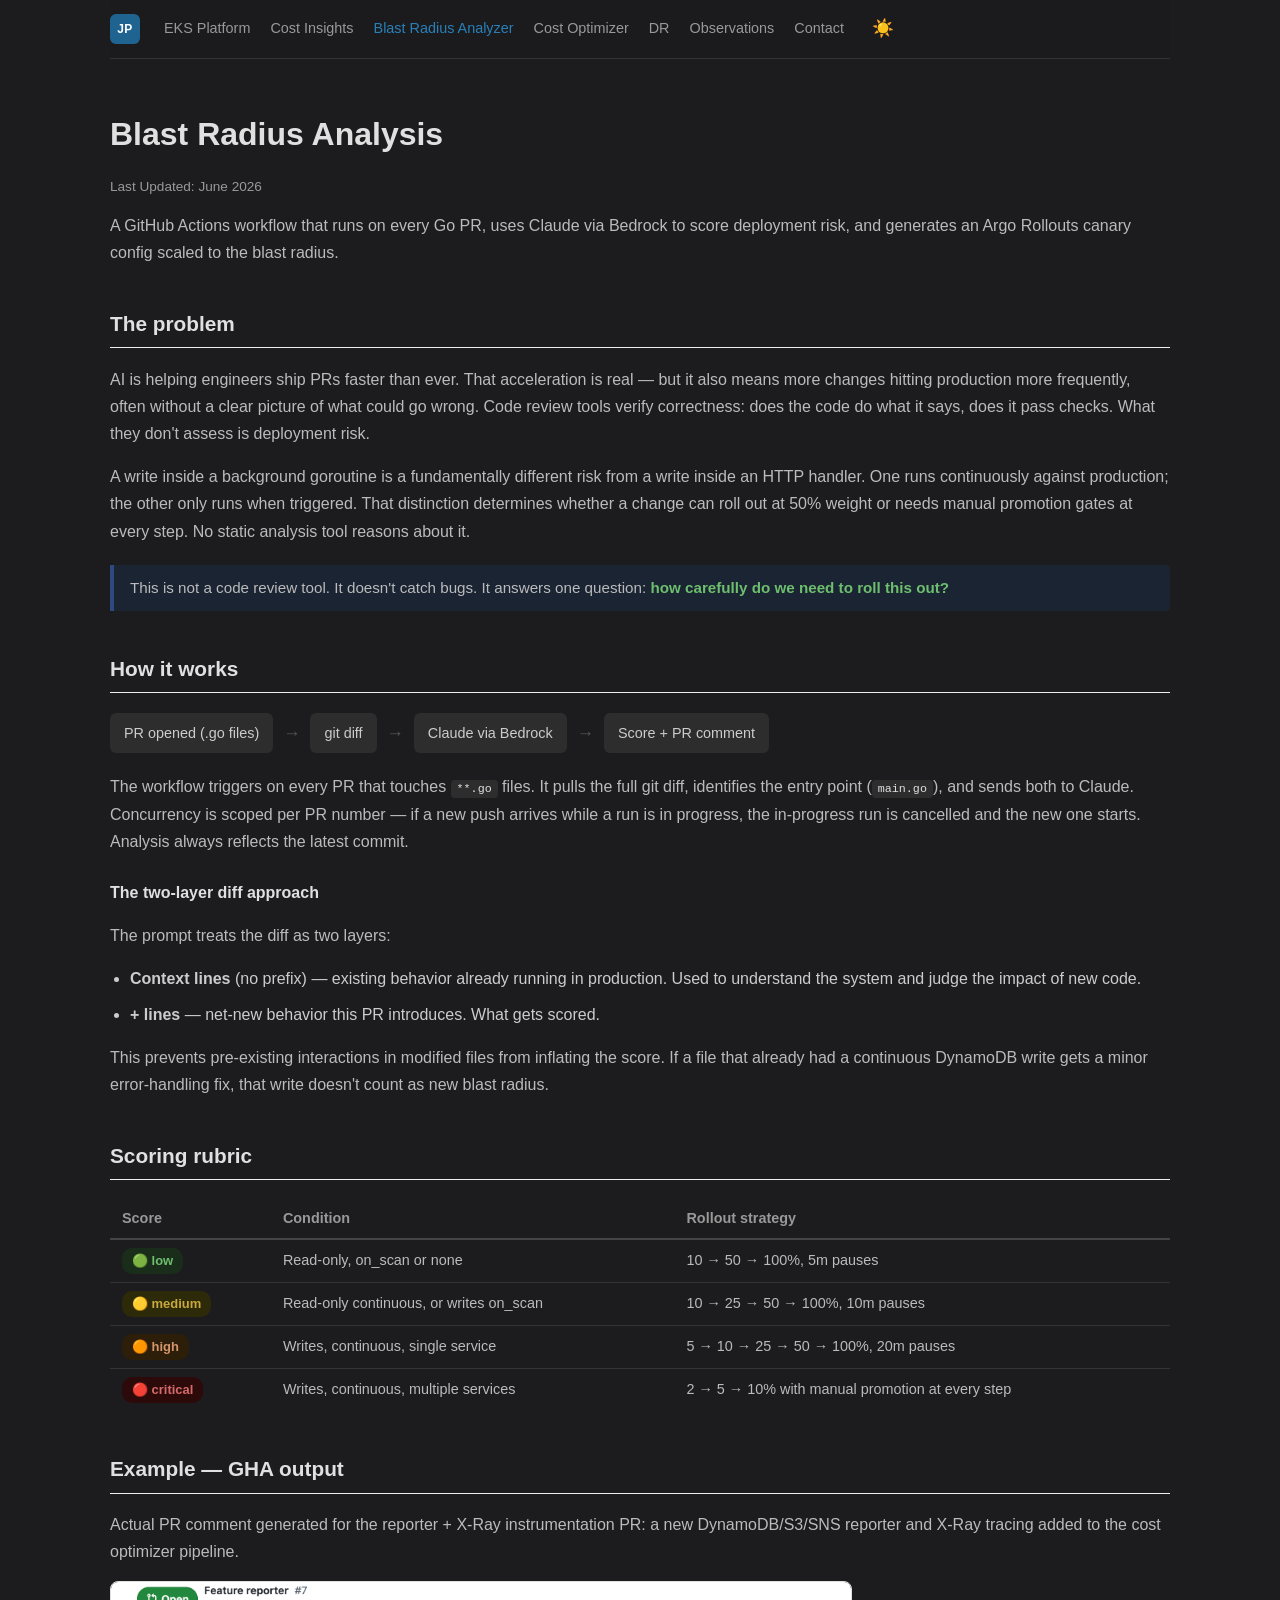
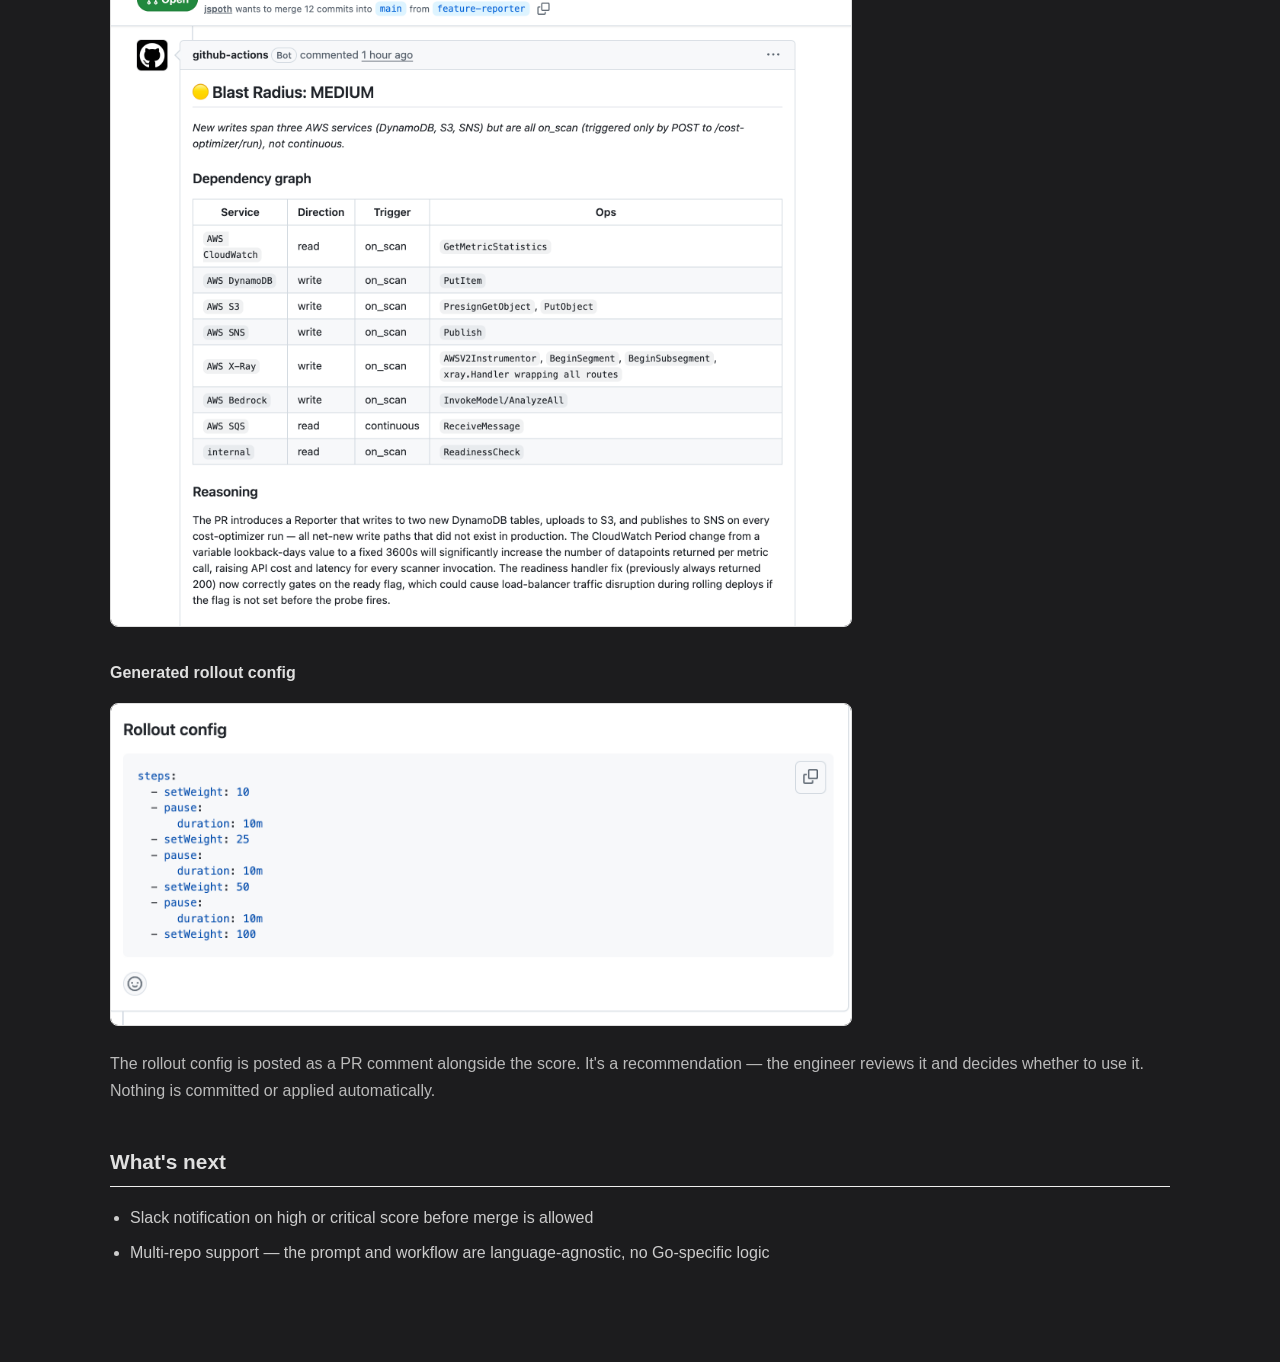
==== commit 50771602: "updates" ====
--- a/blast-radius.html
+++ b/blast-radius.html
@@ -80,16 +80,7 @@
 </head>
 <body>
 
-  <nav>
-    <a href="/">EKS Platform</a>
-    <a href="chat.html">Ask Claude</a>
-    <a href="blast-radius.html">Blast Radius Analyzer</a>
-    <a href="cost-optimizer.html">Cost Optimizer</a>
-    <a href="dr.html">DR</a>
-    <a href="lessons.html">Observations</a>
-    <a id="contact-nav" href="#">Contact</a>
-    <button id="theme-toggle" onclick="toggleTheme()" style="background:none;border:none;cursor:pointer;font-size:1.1em;padding:0;margin-left:8px;vertical-align:middle;line-height:1;">🌙</button>
-  </nav>
+  <nav></nav>
 
   <script>
   </script>
--- a/common.css
+++ b/common.css
@@ -20,6 +20,24 @@
 }
 nav a { margin-right: 20px; color: #555; text-decoration: none; font-size: 0.9em; }
 nav a:hover { color: #2980b9; }
+.logo {
+  display: inline-flex;
+  align-items: center;
+  justify-content: center;
+  width: 30px;
+  height: 30px;
+  background: #2980b9;
+  color: #fff !important;
+  border-radius: 6px;
+  font-weight: 700;
+  font-size: 0.75em;
+  letter-spacing: 0.04em;
+  margin-right: 24px;
+  text-decoration: none !important;
+  vertical-align: middle;
+  flex-shrink: 0;
+}
+.logo:hover { background: #1f6391; text-decoration: none !important; }
 
 a { color: #2980b9; text-decoration: none; }
 a:hover { text-decoration: underline; }
@@ -40,6 +58,37 @@
   line-height: 1.6;
 }
 
-ul { padding-left: 20px; }
+ol, ul { padding-left: 20px; }
 li { margin-bottom: 8px; }
 .subtitle { color: #666; margin-top: 0; }
+
+#nav-toggle { display: none; }
+.nav-hamburger { display: none; }
+
+@media (max-width: 640px) {
+  nav {
+    display: flex;
+    align-items: center;
+    flex-wrap: wrap;
+    padding: 10px 0;
+  }
+  .logo { order: 0; margin-right: auto; }
+  .nav-hamburger {
+    order: 1;
+    display: inline-block;
+    cursor: pointer;
+    font-size: 1.3em;
+    padding: 2px 8px;
+  }
+  nav button { order: 2; }
+  nav a:not(.logo) {
+    order: 3;
+    display: none;
+    width: 100%;
+    padding: 8px 0;
+    margin-right: 0;
+    font-size: 0.9em;
+    border-bottom: 1px solid #eee;
+  }
+  #nav-toggle:checked ~ a:not(.logo) { display: block; }
+}
--- a/dark.css
+++ b/dark.css
@@ -1,16 +1,25 @@
-[data-theme="dark"] body { background: #1a1a1a; color: #ccc; }
-[data-theme="dark"] nav { background: rgba(26,26,26,0.95) !important; border-color: #333 !important; }
+[data-theme="dark"] body { background: #1c1c1e; color: #ccc; }
+[data-theme="dark"] nav { background: rgba(28,28,30,0.95) !important; border-color: #333 !important; }
 [data-theme="dark"] nav a { color: #999; }
+[data-theme="dark"] .logo { background: #1f6391; }
 [data-theme="dark"] nav a:hover { color: #5ba3d0; }
 [data-theme="dark"] a { color: #5ba3d0; }
 [data-theme="dark"] h1, [data-theme="dark"] h2, [data-theme="dark"] h3 { color: #e0e0e0; }
 [data-theme="dark"] p { color: #bbb; }
+[data-theme="dark"] .projects-list li { color: #ccc; }
 [data-theme="dark"] code { background: #2d2d2d; color: #e0e0e0; }
 [data-theme="dark"] pre { background: #2d2d2d; color: #e0e0e0; }
 [data-theme="dark"] .diagram { background: #252525; border-color: #444; }
 [data-theme="dark"] .diagram-label { color: #ccc; }
 [data-theme="dark"] .layer { background: #2d2d2d !important; border-color: #444 !important; }
-[data-theme="dark"] .layer-body, [data-theme="dark"] .layer-title { color: #bbb !important; }
+[data-theme="dark"] .layer.blue   { border-left-color: #3b82f6 !important; }
+[data-theme="dark"] .layer.purple { border-left-color: #7c3aed !important; }
+[data-theme="dark"] .layer.cyan   { border-left-color: #0891b2 !important; }
+[data-theme="dark"] .layer.green  { border-left-color: #16a34a !important; }
+[data-theme="dark"] .layer.amber  { border-left-color: #d97706 !important; }
+[data-theme="dark"] .layer.red    { border-left-color: #dc2626 !important; }
+[data-theme="dark"] .layer-title { color: #777 !important; }
+[data-theme="dark"] .layer-body { color: #bbb !important; }
 [data-theme="dark"] .flow-arrow { color: #666; }
 [data-theme="dark"] .arch-node { background: #2d2d2d !important; border-color: #444 !important; }
 [data-theme="dark"] .arch-node-title { color: #e0e0e0; }
@@ -21,8 +30,10 @@
 [data-theme="dark"] .failover-badge { background: #1a2433; border-color: #2d4a7f; color: #7ab3d4; }
 [data-theme="dark"] .ssm-badge { background: #2d1e0a; border-color: #7f4a00; color: #d4956a; }
 [data-theme="dark"] .stat { background: #2d2d2d; border-color: #444; }
+[data-theme="dark"] .stat-value { color: #5ba3d0; }
 [data-theme="dark"] .stat-label { color: #777; }
 [data-theme="dark"] .callout { background: #1e2d1e; border-color: #2d5a2d; color: #bbb; }
+[data-theme="dark"] .callout strong { color: #6dbf6d; }
 [data-theme="dark"] .callout.blue { background: #1a2433; border-color: #2d4a7f; color: #bbb; }
 [data-theme="dark"] .callout-amber { background: #2a1e0a; border-color: #7f4a00; color: #bbb; }
 [data-theme="dark"] .section { border-color: #444; }
@@ -30,6 +41,8 @@
 [data-theme="dark"] .contact-sub { color: #999; }
 [data-theme="dark"] .contact-value { color: #ccc; }
 [data-theme="dark"] .region { background: #2d2d2d !important; border-color: #444 !important; }
+[data-theme="dark"] .region.primary { border-left-color: #2563eb !important; }
+[data-theme="dark"] .region.standby { border-left-color: #16a34a !important; }
 [data-theme="dark"] .region-name { color: #e0e0e0; }
 [data-theme="dark"] .region-sub { color: #999; }
 [data-theme="dark"] .arch-section { border-color: #444; }
@@ -51,6 +64,29 @@
 [data-theme="dark"] .label-go  { background: #1a2d3d; color: #5ba3d0; }
 [data-theme="dark"] .label-tf  { background: #2a1e3d; color: #a07dd4; }
 [data-theme="dark"] .label-k8s { background: #1a2d1a; color: #6dbf6d; }
+[data-theme="dark"] .callout-red { background: #2d1a1a; border-color: #7f3333; color: #bbb; }
+[data-theme="dark"] .callout-red strong { color: #d46a6a; }
+[data-theme="dark"] .flow-box { background: #2d2d2d !important; border-color: #444 !important; }
+[data-theme="dark"] .flow-box.blue   { border-color: #3b82f6 !important; }
+[data-theme="dark"] .flow-box.cyan   { border-color: #0891b2 !important; }
+[data-theme="dark"] .flow-box.amber  { border-color: #d97706 !important; }
+[data-theme="dark"] .flow-box.purple { border-color: #7c3aed !important; }
+[data-theme="dark"] .flow-box.green  { border-color: #16a34a !important; }
+[data-theme="dark"] .flow-label { color: #e0e0e0; }
+[data-theme="dark"] .flow-body { color: #999; }
+[data-theme="dark"] .tool-card { background: #2d2d2d; border-color: #444; }
+[data-theme="dark"] .tool-card h3 { color: #e0e0e0; }
+[data-theme="dark"] .tool-card p { color: #999; }
+[data-theme="dark"] .tool-name { color: #5ba3d0; }
+[data-theme="dark"] .scenario { background: #252525; border-color: #444; }
+[data-theme="dark"] .scenario h3 { color: #e0e0e0; }
+[data-theme="dark"] .scenario p { color: #999; }
+[data-theme="dark"] .failure-log { border-color: #444; }
+[data-theme="dark"] .failure-row { border-color: #333; }
+[data-theme="dark"] .failure-label { background: #252525; border-color: #333; color: #e0e0e0; }
+[data-theme="dark"] .failure-detail { color: #bbb; }
+[data-theme="dark"] .tag-fixed { background: #1a2d1a; color: #6dbf6d; }
+[data-theme="dark"] .tag-open  { background: #2d2a0a; color: #c9a83c; }
 [data-theme="dark"] .error-msg { background: #2d1a1a; border-color: #7f3333; color: #e0a0a0; }
 [data-theme="dark"] .response-content { background: #252525; border-color: #444; color: #ccc; }
 [data-theme="dark"] textarea { background: #252525; color: #ccc; }
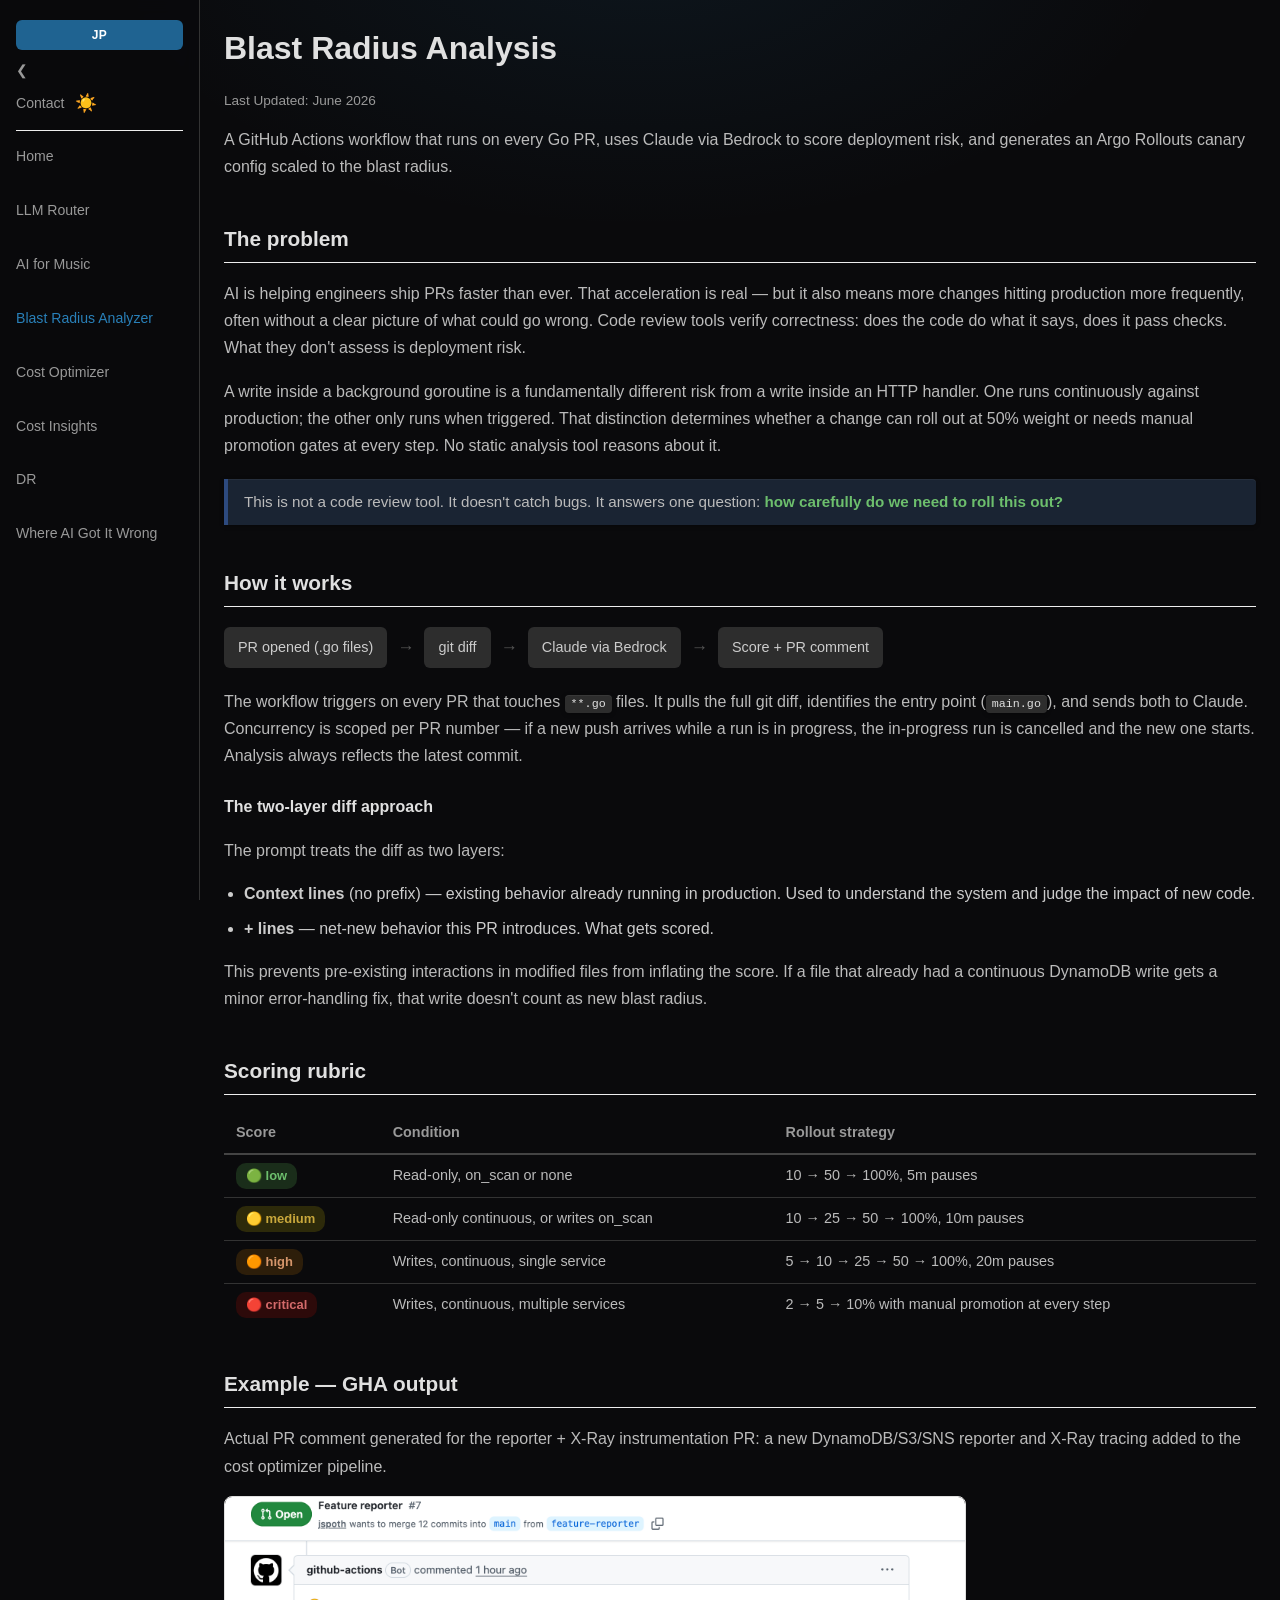
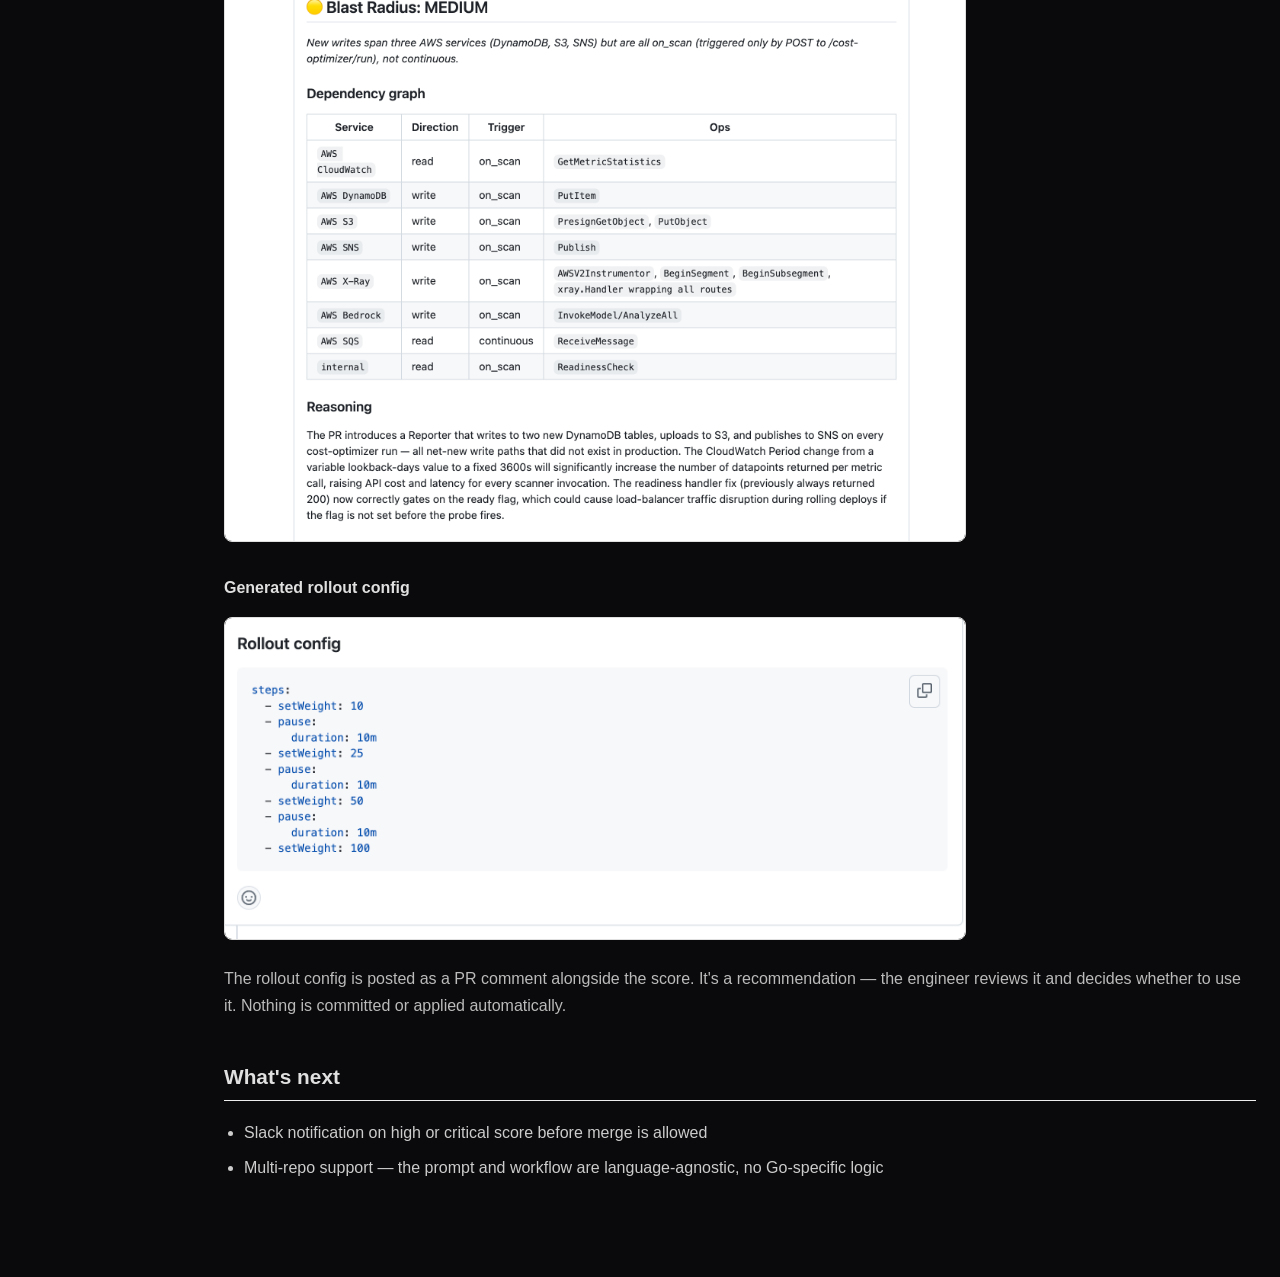
==== commit 55b432ee: "cache bust" ====
--- a/blast-radius.html
+++ b/blast-radius.html
@@ -1,9 +1,9 @@
 <!DOCTYPE html>
 <html lang="en">
 <head>
-  <script src="/nav.js"></script>
-  <link rel="stylesheet" href="/common.css">
-  <link rel="stylesheet" href="/dark.css">
+  <script src="/nav.91603561.js"></script>
+  <link rel="stylesheet" href="/common.6cf8a0b5.css">
+  <link rel="stylesheet" href="/dark.6b214a46.css">
   <meta charset="UTF-8" />
   <meta name="viewport" content="width=device-width, initial-scale=1.0" />
   <title>Blast Radius Analysis — AI-Powered Deployment Risk</title>
--- a/common.6cf8a0b5.css
+++ b/common.6cf8a0b5.css
@@ -0,0 +1,190 @@
+body {
+  font-family: -apple-system, BlinkMacSystemFont, "Segoe UI", Roboto, sans-serif;
+  max-width: 1060px;
+  margin: 0 auto;
+  padding: 0 24px 80px;
+  color: #333;
+  line-height: 1.7;
+}
+
+nav {
+  position: sticky;
+  top: 0;
+  background: rgba(255,255,255,0.92);
+  backdrop-filter: blur(8px);
+  -webkit-backdrop-filter: blur(8px);
+  border-bottom: 1px solid #eee;
+  padding: 14px 0;
+  margin-bottom: 48px;
+  z-index: 100;
+}
+nav a { margin-right: 20px; color: #555; text-decoration: none; font-size: 0.9em; }
+nav a:hover { color: #2980b9; }
+.logo {
+  display: inline-flex;
+  align-items: center;
+  justify-content: center;
+  width: 30px;
+  height: 30px;
+  background: #2980b9;
+  color: #fff !important;
+  border-radius: 6px;
+  font-weight: 700;
+  font-size: 0.75em;
+  letter-spacing: 0.04em;
+  margin-right: 24px;
+  text-decoration: none !important;
+  vertical-align: middle;
+  flex-shrink: 0;
+}
+.logo:hover { background: #1f6391; text-decoration: none !important; }
+
+a { color: #2980b9; text-decoration: none; }
+a:hover { text-decoration: underline; }
+
+code {
+  background: #f4f4f4;
+  padding: 2px 6px;
+  border-radius: 4px;
+  font-size: 0.9em;
+}
+
+pre {
+  background: #f4f4f4;
+  padding: 16px;
+  border-radius: 6px;
+  overflow-x: auto;
+  font-size: 0.88em;
+  line-height: 1.6;
+}
+
+ol, ul { padding-left: 20px; }
+li { margin-bottom: 8px; }
+.subtitle { color: #666; margin-top: 0; }
+
+#nav-toggle { display: none; }
+.nav-hamburger { display: none; }
+#nav-collapse-toggle { display: none; } /* desktop-only, shown below */
+
+/* Desktop: persistent left sidebar instead of a top bar -- the top bar
+   kept overflowing/squeezing as more projects got added. Mobile keeps the
+   existing collapsible top bar untouched (see the max-width query below). */
+@media (min-width: 641px) {
+  nav {
+    position: fixed;
+    top: 0;
+    left: 0;
+    bottom: 0;
+    width: 200px;
+    display: flex;
+    flex-direction: row;
+    flex-wrap: wrap;
+    align-items: center;
+    align-content: flex-start;
+    padding: 20px 16px;
+    margin-bottom: 0;
+    border-bottom: none;
+    border-right: 1px solid #eee;
+    overflow-y: auto;
+    box-sizing: border-box;
+  }
+  /* flex-wrap + per-item flex-basis is what lets some items (logo, page
+     links) each force their own full-width row, while others (contact,
+     theme toggle) stay natural-width and share a row -- all without
+     touching nav.js's DOM order, just CSS `order` to reshuffle it. */
+  nav .logo { flex: 0 0 100%; margin-right: 0; margin-bottom: 10px; }
+  nav #nav-collapse-toggle {
+    display: block;
+    order: 0;
+    flex: 0 0 100%;
+    background: none;
+    border: none;
+    cursor: pointer;
+    color: #999;
+    font-size: 0.85em;
+    text-align: left;
+    padding: 2px 0 14px;
+    margin: 0;
+  }
+  nav #nav-collapse-toggle:hover { color: #2980b9; }
+  nav #contact-nav {
+    order: 1;
+    flex: 0 0 auto;
+    margin-right: 10px;
+    width: auto;
+    padding: 0;
+    font-size: 0.88em;
+  }
+  nav #theme-toggle {
+    order: 2;
+    flex: 0 0 auto;
+    /* nav.js sets margin-left inline -- !important is the only way an
+       external stylesheet can win against that. */
+    margin: 0 !important;
+  }
+  nav a:not(.logo):not(#contact-nav) {
+    order: 3;
+    flex: 0 0 100%;
+    margin-right: 0;
+    margin-top: 14px;
+    width: 100%;
+    padding: 8px 0;
+    font-size: 0.88em;
+  }
+  /* divider between the contact/theme row and the page links -- lives on
+     the first page link so it spans the full sidebar width regardless of
+     how wide the contact/theme row happens to be. */
+  nav a:not(.logo):not(#contact-nav):nth-of-type(2) {
+    margin-top: 14px;
+    padding-top: 14px;
+    border-top: 1px solid #eee;
+  }
+
+  nav, body { transition: width 0.15s ease, margin-left 0.15s ease; }
+  body { margin: 0 0 0 200px; max-width: 1060px; }
+
+  /* Collapsed: icon-only rail -- just the logo and the expand toggle.
+     Everything else (contact, theme, page links) hides rather than
+     shrinking to icons, since there's no icon set for the project list. */
+  [data-nav="collapsed"] nav { width: 56px; padding: 20px 8px; }
+  [data-nav="collapsed"] nav .logo { flex-basis: auto; margin-bottom: 8px; }
+  [data-nav="collapsed"] nav #nav-collapse-toggle {
+    flex-basis: auto;
+    text-align: center;
+    padding: 4px 0;
+    border: none;
+  }
+  [data-nav="collapsed"] nav a:not(.logo),
+  [data-nav="collapsed"] nav #theme-toggle {
+    display: none;
+  }
+  [data-nav="collapsed"] body { margin-left: 56px; }
+}
+
+@media (max-width: 640px) {
+  nav {
+    display: flex;
+    align-items: center;
+    flex-wrap: wrap;
+    padding: 10px 0;
+  }
+  .logo { order: 0; margin-right: auto; }
+  .nav-hamburger {
+    order: 1;
+    display: inline-block;
+    cursor: pointer;
+    font-size: 1.3em;
+    padding: 2px 8px;
+  }
+  nav button { order: 2; }
+  nav a:not(.logo) {
+    order: 3;
+    display: none;
+    width: 100%;
+    padding: 8px 0;
+    margin-right: 0;
+    font-size: 0.9em;
+    border-bottom: 1px solid #eee;
+  }
+  #nav-toggle:checked ~ a:not(.logo) { display: block; }
+}
--- a/dark.6b214a46.css
+++ b/dark.6b214a46.css
@@ -0,0 +1,124 @@
+[data-theme="dark"] body {
+  background-color: #0a0a0c;
+  background-image: radial-gradient(ellipse 900px 500px at 50% -8%, rgba(41,128,185,0.10), transparent 60%);
+  background-repeat: no-repeat;
+  background-attachment: fixed;
+  color: #ccc;
+}
+/* Subtle top-highlight + soft shadow on elevated surfaces so they read as
+   raised above the deeper background rather than flat gray-on-gray --
+   additive only, doesn't touch any of the specific background-color
+   values already set on these below (avoids fighting their !important). */
+[data-theme="dark"] .diagram,
+[data-theme="dark"] .layer,
+[data-theme="dark"] .stat,
+[data-theme="dark"] .callout,
+[data-theme="dark"] pre,
+[data-theme="dark"] code,
+[data-theme="dark"] .arch-node,
+[data-theme="dark"] .flow-box,
+[data-theme="dark"] .tool-card,
+[data-theme="dark"] .scenario,
+[data-theme="dark"] .response-content,
+[data-theme="dark"] .pr-comment,
+[data-theme="dark"] .region,
+[data-theme="dark"] .data-store,
+[data-theme="dark"] .swim-lane-header {
+  box-shadow: inset 0 1px 0 rgba(255,255,255,0.05), 0 1px 4px rgba(0,0,0,0.35);
+}
+[data-theme="dark"] nav { background: rgba(10,10,12,0.92) !important; border-color: #333 !important; }
+[data-theme="dark"] nav a { color: #999; }
+[data-theme="dark"] .logo { background: #1f6391; }
+[data-theme="dark"] nav a:hover { color: #5ba3d0; }
+[data-theme="dark"] a { color: #5ba3d0; }
+[data-theme="dark"] h1, [data-theme="dark"] h2, [data-theme="dark"] h3 { color: #e0e0e0; }
+[data-theme="dark"] p { color: #bbb; }
+[data-theme="dark"] .projects-list li { color: #ccc; }
+[data-theme="dark"] code { background: #2d2d2d; color: #e0e0e0; }
+[data-theme="dark"] pre { background: #2d2d2d; color: #e0e0e0; }
+[data-theme="dark"] .diagram { background: #252525; border-color: #444; }
+[data-theme="dark"] .diagram-label { color: #ccc; }
+[data-theme="dark"] .layer { background: #2d2d2d !important; border-color: #444 !important; }
+[data-theme="dark"] .layer.blue   { border-left-color: #3b82f6 !important; }
+[data-theme="dark"] .layer.purple { border-left-color: #7c3aed !important; }
+[data-theme="dark"] .layer.cyan   { border-left-color: #0891b2 !important; }
+[data-theme="dark"] .layer.green  { border-left-color: #16a34a !important; }
+[data-theme="dark"] .layer.amber  { border-left-color: #d97706 !important; }
+[data-theme="dark"] .layer.red    { border-left-color: #dc2626 !important; }
+[data-theme="dark"] .layer-title { color: #777 !important; }
+[data-theme="dark"] .layer-body { color: #bbb !important; }
+[data-theme="dark"] .flow-arrow { color: #666; }
+[data-theme="dark"] .arch-node { background: #2d2d2d !important; border-color: #444 !important; }
+[data-theme="dark"] .arch-node-title { color: #e0e0e0; }
+[data-theme="dark"] .arch-node-sub { color: #999; }
+[data-theme="dark"] .data-store { background: #1e2d26 !important; border-color: #2d5a3d !important; }
+[data-theme="dark"] .data-store-label { color: #6dbf8a; }
+[data-theme="dark"] .data-store-sub { color: #4a9966; }
+[data-theme="dark"] .failover-badge { background: #1a2433; border-color: #2d4a7f; color: #7ab3d4; }
+[data-theme="dark"] .ssm-badge { background: #2d1e0a; border-color: #7f4a00; color: #d4956a; }
+[data-theme="dark"] .stat { background: #2d2d2d; border-color: #444; }
+[data-theme="dark"] .stat-value { color: #5ba3d0; }
+[data-theme="dark"] .stat-label { color: #777; }
+[data-theme="dark"] .callout { background: #1e2d1e; border-color: #2d5a2d; color: #bbb; }
+[data-theme="dark"] .callout strong { color: #6dbf6d; }
+[data-theme="dark"] .callout.blue { background: #1a2433; border-color: #2d4a7f; color: #bbb; }
+[data-theme="dark"] .callout-amber { background: #2a1e0a; border-color: #7f4a00; color: #bbb; }
+[data-theme="dark"] .section { border-color: #444; }
+[data-theme="dark"] .contact-section { border-color: #444; }
+[data-theme="dark"] .contact-sub { color: #999; }
+[data-theme="dark"] .contact-value { color: #ccc; }
+[data-theme="dark"] .region { background: #2d2d2d !important; border-color: #444 !important; }
+[data-theme="dark"] .region.primary { border-left-color: #2563eb !important; }
+[data-theme="dark"] .region.standby { border-left-color: #16a34a !important; }
+[data-theme="dark"] .region-name { color: #e0e0e0; }
+[data-theme="dark"] .region-sub { color: #999; }
+[data-theme="dark"] .arch-section { border-color: #444; }
+[data-theme="dark"] .swim-lane { border-color: #444; }
+[data-theme="dark"] .swim-lane-header { background: #252525; border-color: #444; color: #999; }
+[data-theme="dark"] .arch-node { border-color: #444 !important; }
+[data-theme="dark"] .data-store { border-color: #444 !important; }
+[data-theme="dark"] .pipeline-step { background: #2d2d2d; color: #ccc; }
+[data-theme="dark"] .pipeline-arrow { color: #555; }
+[data-theme="dark"] .score-low      { background: #1a2d1a; color: #6dbf6d; }
+[data-theme="dark"] .score-medium   { background: #2d2a0a; color: #c9a83c; }
+[data-theme="dark"] .score-high     { background: #2d1e0a; color: #d4956a; }
+[data-theme="dark"] .score-critical { background: #2d0a0a; color: #d46a6a; }
+[data-theme="dark"] .pr-comment { background: #222; border-color: #444; color: #ccc; }
+[data-theme="dark"] .pr-comment h4 { color: #e0e0e0; }
+[data-theme="dark"] table { border-color: #444; }
+[data-theme="dark"] th { border-color: #444; color: #999; }
+[data-theme="dark"] td { border-color: #333; color: #bbb; }
+[data-theme="dark"] .label-go  { background: #1a2d3d; color: #5ba3d0; }
+[data-theme="dark"] .label-tf  { background: #2a1e3d; color: #a07dd4; }
+[data-theme="dark"] .label-k8s { background: #1a2d1a; color: #6dbf6d; }
+[data-theme="dark"] .callout-red { background: #2d1a1a; border-color: #7f3333; color: #bbb; }
+[data-theme="dark"] .callout-red strong { color: #d46a6a; }
+[data-theme="dark"] .flow-box { background: #2d2d2d !important; border-color: #444 !important; }
+[data-theme="dark"] .flow-box.blue   { border-color: #3b82f6 !important; }
+[data-theme="dark"] .flow-box.cyan   { border-color: #0891b2 !important; }
+[data-theme="dark"] .flow-box.amber  { border-color: #d97706 !important; }
+[data-theme="dark"] .flow-box.purple { border-color: #7c3aed !important; }
+[data-theme="dark"] .flow-box.green  { border-color: #16a34a !important; }
+[data-theme="dark"] .flow-label { color: #e0e0e0; }
+[data-theme="dark"] .flow-body { color: #999; }
+[data-theme="dark"] .tool-card { background: #2d2d2d; border-color: #444; }
+[data-theme="dark"] .tool-card h3 { color: #e0e0e0; }
+[data-theme="dark"] .tool-card p { color: #999; }
+[data-theme="dark"] .tool-name { color: #5ba3d0; }
+[data-theme="dark"] .scenario { background: #252525; border-color: #444; }
+[data-theme="dark"] .scenario h3 { color: #e0e0e0; }
+[data-theme="dark"] .scenario p { color: #999; }
+[data-theme="dark"] .failure-log { border-color: #444; }
+[data-theme="dark"] .failure-row { border-color: #333; }
+[data-theme="dark"] .failure-label { background: #252525; border-color: #333; color: #e0e0e0; }
+[data-theme="dark"] .failure-detail { color: #bbb; }
+[data-theme="dark"] .tag-fixed { background: #1a2d1a; color: #6dbf6d; }
+[data-theme="dark"] .tag-open  { background: #2d2a0a; color: #c9a83c; }
+[data-theme="dark"] .error-msg { background: #2d1a1a; border-color: #7f3333; color: #e0a0a0; }
+[data-theme="dark"] .response-content { background: #252525; border-color: #444; color: #ccc; }
+[data-theme="dark"] .how-prose { color: #bbb; }
+[data-theme="dark"] .how-prose strong { color: #e0e0e0; }
+[data-theme="dark"] textarea { background: #252525; color: #ccc; }
+[data-theme="dark"] .chat-footer { background: #1e1e1e; border-color: #333; }
+[data-theme="dark"] .suggestion { background: #2d2d2d; border-color: #444; color: #aaa; }
+[data-theme="dark"] .suggestion:hover { background: #1e2d3d; border-color: #5ba3d0; color: #5ba3d0; }
